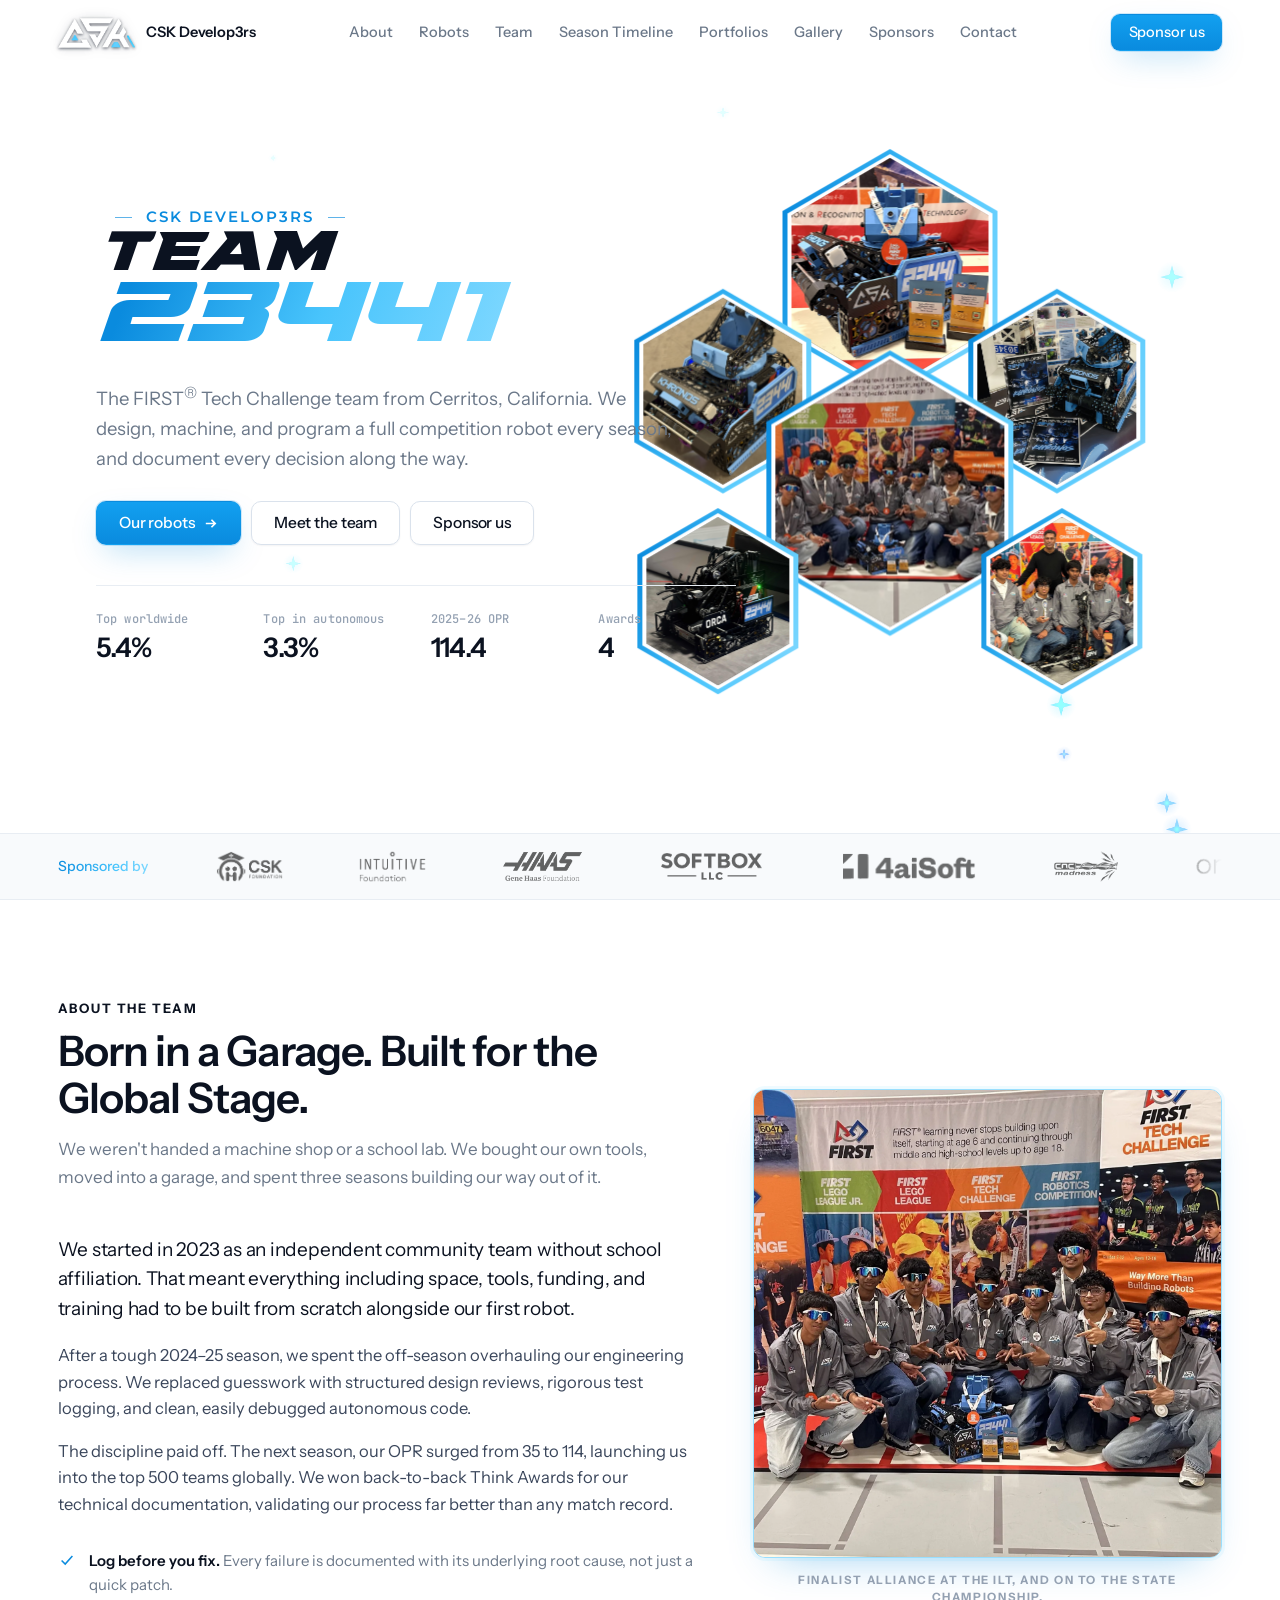
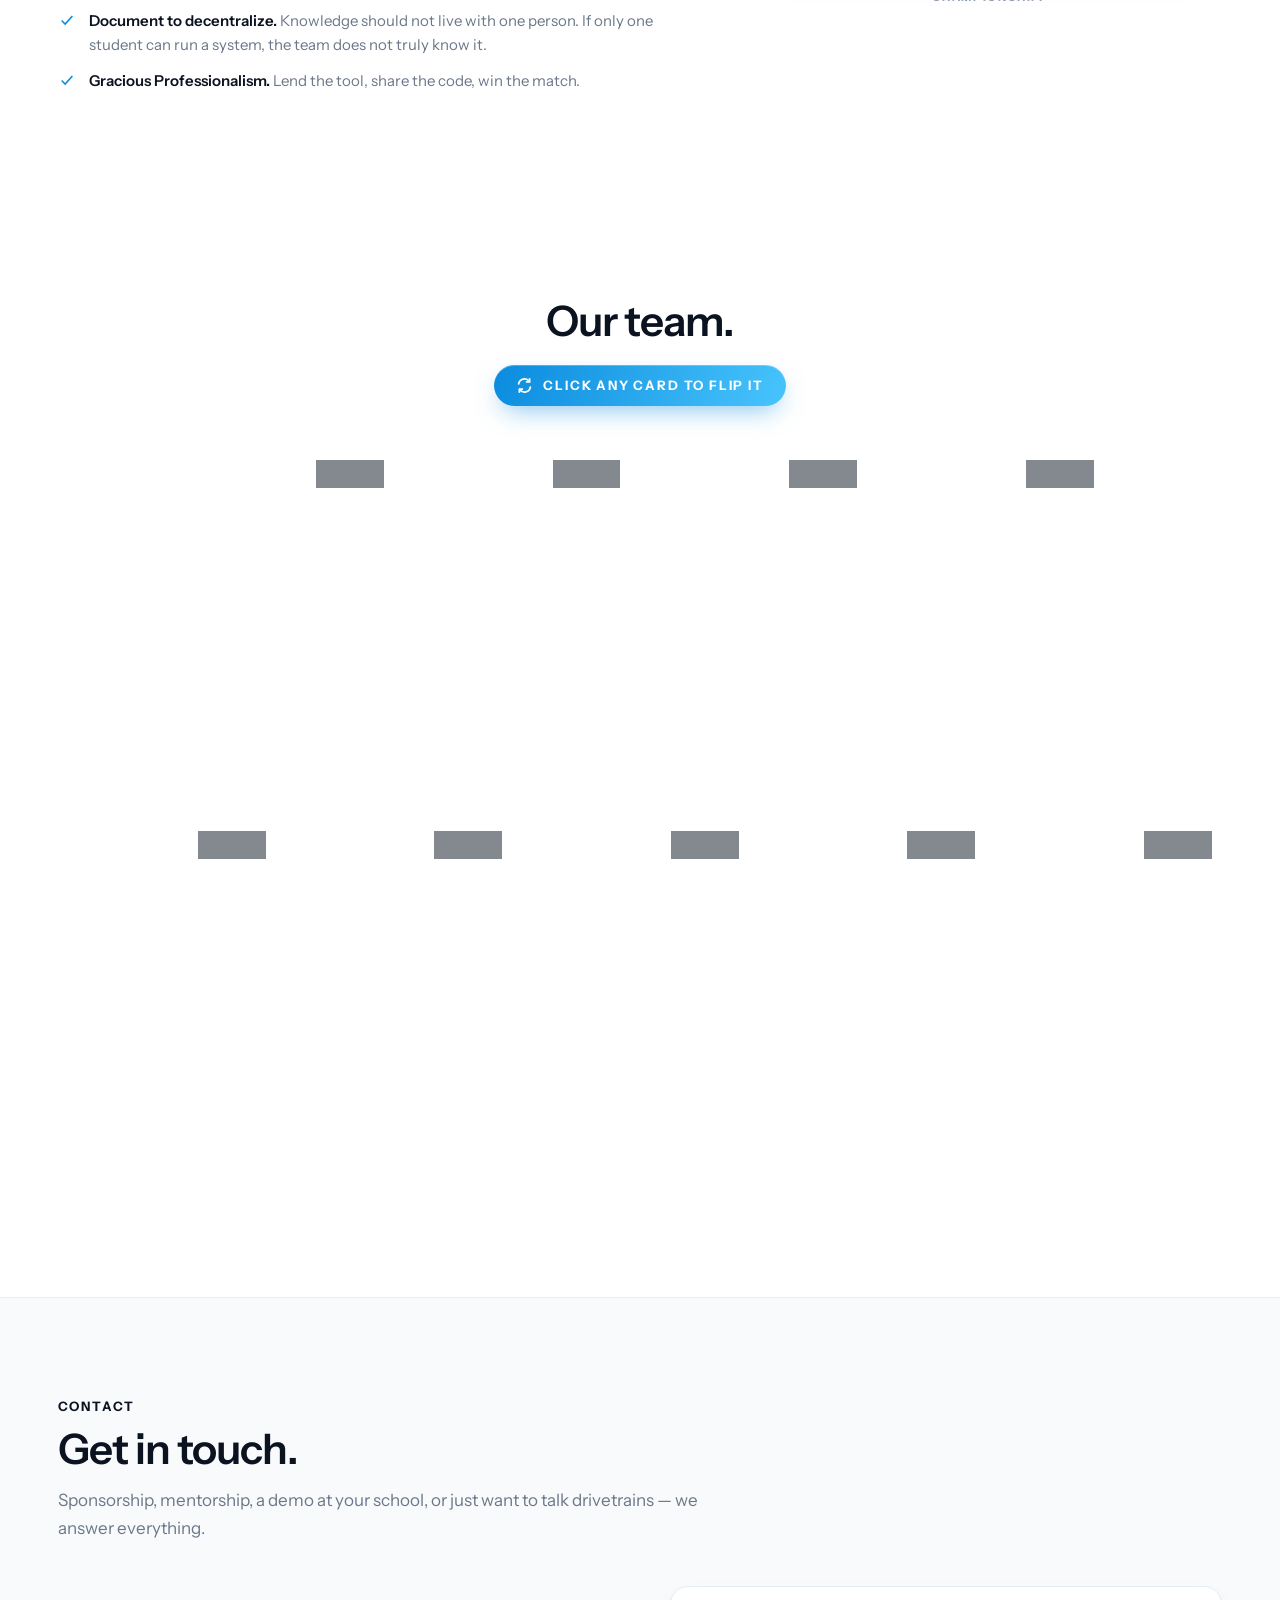
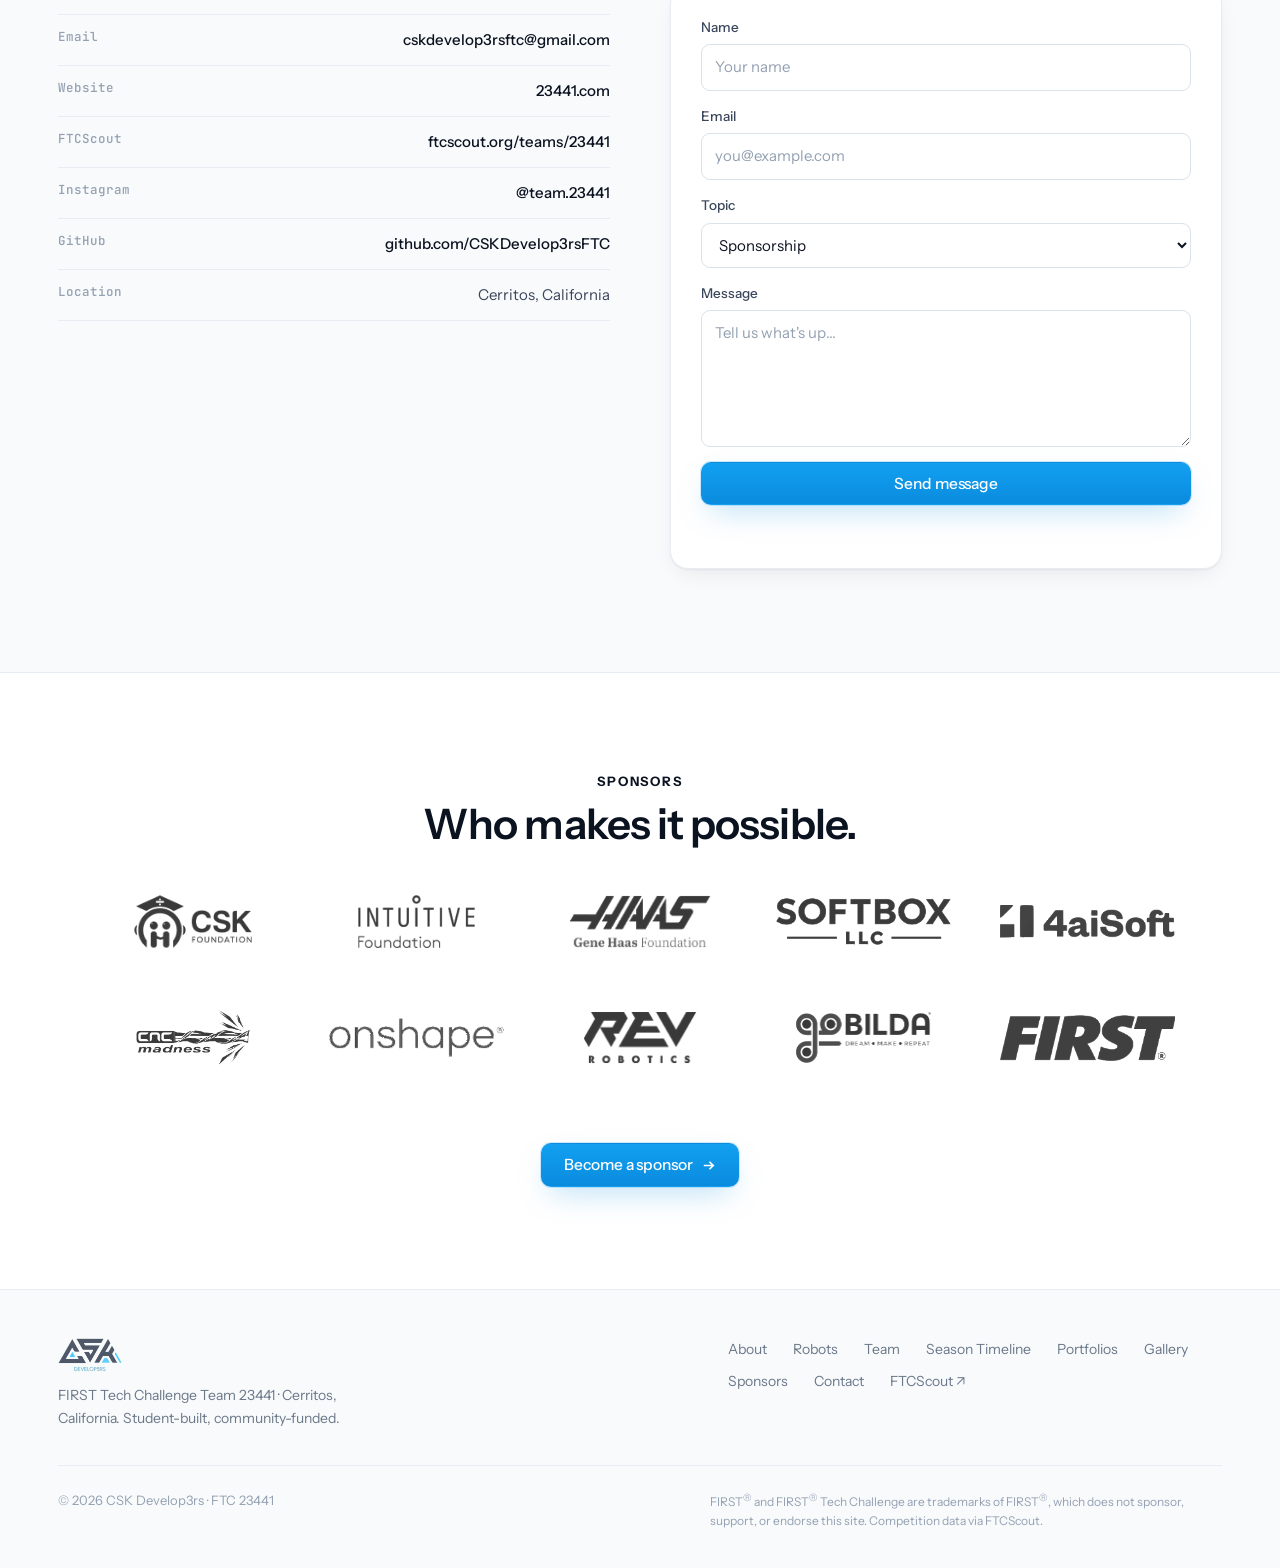
==== index.html @ 240bd1b2 "CSK Develop3rs website — initial publish Static site for FTC Team 23441: home, robots (interactive C" ====
<!DOCTYPE html>
<html lang="en">
<head>
<meta charset="utf-8">
<meta name="viewport" content="width=device-width, initial-scale=1">

<title>CSK Develop3rs · FTC Team 23441</title>
<meta name="description" content="CSK Develop3rs — FIRST Tech Challenge Team 23441 from Cerritos, California. Think Award winners at the LA Championship. Student-built competition robotics.">
<meta name="theme-color" content="#ffffff">
<meta property="og:title" content="CSK Develop3rs · FTC Team 23441">
<meta property="og:description" content="FIRST Tech Challenge Team 23441 from Cerritos, CA. Think Award winners at the Los Angeles Championship.">
<meta property="og:type" content="website">
<meta property="og:image" content="assets/logo.png">

<link rel="icon" href="data:image/svg+xml,<svg xmlns='http://www.w3.org/2000/svg' viewBox='0 0 32 32'><rect width='32' height='32' rx='7' fill='%230F1722'/><path d='M16 7l8 14H8z' fill='none' stroke='%2348C4FC' stroke-width='2.4' stroke-linejoin='round'/></svg>">

<link rel="preconnect" href="https://fonts.googleapis.com">
<link rel="preconnect" href="https://fonts.gstatic.com" crossorigin>
<link href="https://fonts.googleapis.com/css2?family=Instrument+Sans:wght@400;500;600;700&family=Montserrat:wght@400;500;600;700&family=JetBrains+Mono:wght@400;500;600&display=swap" rel="stylesheet">
<link rel="stylesheet" href="styles.css?v=105">
<noscript><style>[data-reveal]{opacity:1!important;transform:none!important}</style></noscript>
</head>
<body>

<a class="skip" href="#main">Skip to content</a>

<!-- ═══ HEADER ═════════════════════════════════════════════════ -->
<header class="hdr" id="hdr">
  <a class="brand" href="#home">
    <img class="brand__logo" src="assets/logo-mark.png" alt="CSK Develop3rs logo">
    <span class="brand__txt">
      <b>CSK Develop3rs</b>
    </span>
  </a>

  <nav class="nav" id="nav" aria-label="Primary">
    <a href="#about">About</a>
    <a href="robots.html">Robots</a>
    <a href="#team">Team</a>
    <a href="timeline.html">Season Timeline</a>
    <a href="portfolios.html">Portfolios</a>
    <a href="gallery.html">Gallery</a>
    <a href="#sponsors">Sponsors</a>
    <a href="#contact">Contact</a>
  </nav>

  <div class="hdr__cta">
    <a class="btn btn--primary" href="#contact">Sponsor us</a>
    <button class="burger" id="burger" aria-label="Open menu" aria-expanded="false" aria-controls="nav">
      <span></span><span></span><span></span>
    </button>
  </div>
</header>

<main id="main">

<!-- ═══ HERO ═══════════════════════════════════════════════════ -->
<section class="hero" id="home">
  <canvas class="sparks" id="sparks" aria-hidden="true"></canvas>

  <div class="hero__in">
    <div>
      <span class="hero__kicker r" style="--d:0ms">CSK Develop3rs</span>

      <h1 class="hero__name r" style="--d:70ms" aria-label="Team 23441">
        <span aria-hidden="true"><i>T</i><i>E</i><i>A</i><i>M</i></span>
        <span class="grad" aria-hidden="true">23441</span>
      </h1>

      <p class="hero__sub r" style="--d:150ms">
        The FIRST<sup>®</sup> Tech Challenge team from Cerritos, California.
        We design, machine, and program a full competition robot every season,
        and document every decision along the way.
      </p>

      <div class="hero__acts r" style="--d:220ms">
        <a class="btn btn--primary btn--lg" href="robots.html">
          Our robots
          <svg viewBox="0 0 16 16" fill="none" stroke="currentColor" stroke-width="1.8" aria-hidden="true"><path d="M3 8h10M9 4l4 4-4 4"/></svg>
        </a>
        <a class="btn btn--ghost btn--lg" href="#team">Meet the team</a>
        <a class="btn btn--ghost btn--lg" href="#contact">Sponsor us</a>
      </div>

      <!-- FTCScout, 2025-26: OPR #455 and auto #280 of 8,360 teams -->
      <dl class="hero__stats r" style="--d:300ms">
        <div class="hstat">
          <dt>Top worldwide</dt>
          <dd><span data-count="5.4">5.4</span>%</dd>
        </div>
        <div class="hstat">
          <dt>Top in autonomous</dt>
          <dd><span data-count="3.3">3.3</span>%</dd>
        </div>
        <div class="hstat">
          <dt>2025–26 OPR</dt>
          <dd><span data-count="114.4">114.4</span></dd>
        </div>
        <div class="hstat">
          <dt>Awards</dt>
          <dd><span data-count="4">4</span></dd>
        </div>
      </dl>
    </div>

  </div>

    <!-- ── hexagon photo cluster ── -->
    <div class="hexes" id="hexes" aria-label="Team photos"></div>
</section>

<!-- ═══ SPONSOR TICKER ══════════════════════════════════════════ -->
<div class="ticker" id="ticker">
  <span class="ticker__label">Sponsored by</span>
  <div class="ticker__win">
    <div class="ticker__track" id="ticker-track"><!-- rendered from script.js --></div>
  </div>
</div>

<!-- ═══ ABOUT ══════════════════════════════════════════════════ -->
<section class="sec" id="about">
  <div class="wrap">
    <!-- Heading lives in the left column so the photo centres on the whole block. -->
    <div class="split split--about">
      <div>
      <header class="sec__head" data-reveal>
        <span class="sec__eyebrow">About the team</span>
        <h2 class="sec__title">Born in a Garage. Built for the Global Stage.</h2>
        <p class="sec__sub">
          We weren't handed a machine shop or a school lab. We bought our own
          tools, moved into a garage, and spent three seasons building our way
          out of it.
        </p>
      </header>

      <div class="prose" data-reveal>
        <p class="lead">
          We started in 2023 as an independent community team without school
          affiliation. That meant everything including space, tools, funding,
          and training had to be built from scratch alongside our first robot.
        </p>
        <p>
          After a tough 2024–25 season, we spent the off-season overhauling our
          engineering process. We replaced guesswork with structured design
          reviews, rigorous test logging, and clean, easily debugged autonomous
          code.
        </p>
        <p>
          The discipline paid off. The next season, our OPR surged from 35 to
          114, launching us into the top 500 teams globally. We won back-to-back
          Think Awards for our technical documentation, validating our process
          far better than any match record.
        </p>

        <ul class="values">
          <li>
            <svg viewBox="0 0 20 20" fill="none" stroke="currentColor" stroke-width="1.7" aria-hidden="true"><path d="M4 10.5l4 4 8-9"/></svg>
            <span><b>Log before you fix.</b> Every failure is documented with its underlying root cause, not just a quick patch.</span>
          </li>
          <li>
            <svg viewBox="0 0 20 20" fill="none" stroke="currentColor" stroke-width="1.7" aria-hidden="true"><path d="M4 10.5l4 4 8-9"/></svg>
            <span><b>Document to decentralize.</b> Knowledge should not live with one person. If only one student can run a system, the team does not truly know it.</span>
          </li>
          <li>
            <svg viewBox="0 0 20 20" fill="none" stroke="currentColor" stroke-width="1.7" aria-hidden="true"><path d="M4 10.5l4 4 8-9"/></svg>
            <span><b>Gracious Professionalism.</b> Lend the tool, share the code, win the match.</span>
          </li>
        </ul>
      </div>
      </div>

      <figure class="about-photo" data-reveal>
        <img src="assets/about/ilt-finalists.webp" alt="CSK Develop3rs with KHRONOS and their awards after the Palmdale ILT" width="1400" height="1400" loading="lazy">
        <figcaption>Finalist Alliance at the ILT, and on to the State Championship.</figcaption>
      </figure>
    </div>
  </div>
</section>

<!-- ═══ TEAM ═══════════════════════════════════════════════════ -->
<section class="sec" id="team">
  <div class="wrap">
    <header class="sec__head sec__head--mid" data-reveal>
      <h2 class="sec__title">Our team.</h2>
      <p class="flip-hint">
        <svg viewBox="0 0 16 16" fill="none" stroke="currentColor" stroke-width="1.7" stroke-linecap="round" stroke-linejoin="round" aria-hidden="true"><path d="M2.5 6.5a5.5 5.5 0 0 1 10-2.2M13.5 9.5a5.5 5.5 0 0 1-10 2.2"/><path d="M12.8 1.8v2.8H10M3.2 14.2v-2.8H6"/></svg>
        <span class="flip-hint__mouse">Click any card to flip it</span><span class="flip-hint__touch">Tap any card to flip it</span>
      </p>
    </header>
    <div class="roster" id="roster"><!-- rendered from script.js --></div>
  </div>
</section>

<!-- ═══ CONTACT ════════════════════════════════════════════════ -->
<section class="sec sec--soft" id="contact">
  <div class="wrap">
    <header class="sec__head" data-reveal>
      <span class="sec__eyebrow">Contact</span>
      <h2 class="sec__title">Get in touch.</h2>
      <p class="sec__sub">
        Sponsorship, mentorship, a demo at your school, or just want to talk
        drivetrains — we answer everything.
      </p>
    </header>

    <div class="contact">
      <div data-reveal>
        <ul class="chan">
          <!-- TODO: fill in real handles -->
          <li><span>Email</span><a href="mailto:cskdevelop3rsftc@gmail.com">cskdevelop3rsftc@gmail.com</a></li>
          <li><span>Website</span><a href="https://23441.com" target="_blank" rel="noopener">23441.com</a></li>
          <li><span>FTCScout</span><a href="https://ftcscout.org/teams/23441" target="_blank" rel="noopener">ftcscout.org/teams/23441</a></li>
          <li><span>Instagram</span><a href="https://www.instagram.com/team.23441/" target="_blank" rel="noopener">@team.23441</a></li>
          <li><span>GitHub</span><a href="https://github.com/CSKDevelop3rsFTC" target="_blank" rel="noopener">github.com/CSKDevelop3rsFTC</a></li>
          <li><span>Location</span><span>Cerritos, California</span></li>
        </ul>
      </div>

      <form class="form" id="form" data-reveal novalidate>
        <div class="field">
          <label for="f-name">Name</label>
          <input id="f-name" name="name" type="text" required autocomplete="name" placeholder="Your name">
        </div>
        <div class="field">
          <label for="f-email">Email</label>
          <input id="f-email" name="email" type="email" required autocomplete="email" placeholder="you@example.com">
        </div>
        <div class="field">
          <label for="f-topic">Topic</label>
          <select id="f-topic" name="topic">
            <option>Sponsorship</option>
            <option>Mentorship / rookie team help</option>
            <option>Demo or outreach request</option>
            <option>Media / press</option>
            <option>Something else</option>
          </select>
        </div>
        <div class="field">
          <label for="f-msg">Message</label>
          <textarea id="f-msg" name="message" rows="5" required placeholder="Tell us what's up…"></textarea>
        </div>
        <button class="btn btn--primary btn--full btn--lg" type="submit">Send message</button>
        <p class="form__note" id="form-note" role="status"></p>
      </form>
    </div>
  </div>
</section>

<!-- ═══ SPONSORS ═══════════════════════════════════════════════ -->
<section class="sec" id="sponsors">
  <div class="wrap">
    <header class="sec__head sec__head--mid" data-reveal>
      <span class="sec__eyebrow">Sponsors</span>
      <h2 class="sec__title">Who makes it possible.</h2>
    </header>

    <div class="wall" id="tiers"><!-- rendered from script.js --></div>

    <div class="wall__cta" data-reveal>
      <a class="btn btn--primary btn--lg" href="#contact">
        Become a sponsor
        <svg viewBox="0 0 16 16" fill="none" stroke="currentColor" stroke-width="1.8" aria-hidden="true"><path d="M3 8h10M9 4l4 4-4 4"/></svg>
      </a>
    </div>
  </div>
</section>

</main>

<!-- ═══ FOOTER ═════════════════════════════════════════════════ -->
<footer class="foot">
  <div class="wrap foot__in">
    <div class="foot__brand">
      <img class="foot__logo" src="assets/logo-dark.png" alt="CSK Develop3rs">
      <p>FIRST Tech Challenge Team 23441 · Cerritos, California. Student-built, community-funded.</p>
    </div>
    <nav class="foot__nav" aria-label="Footer">
      <a href="#about">About</a><a href="robots.html">Robots</a><a href="#team">Team</a><a href="timeline.html">Season Timeline</a>
      <a href="portfolios.html">Portfolios</a><a href="gallery.html">Gallery</a><a href="#sponsors">Sponsors</a><a href="#contact">Contact</a>
      <a href="https://ftcscout.org/teams/23441" target="_blank" rel="noopener">FTCScout ↗</a>
    </nav>
    <p class="foot__legal">
      <span>© <span id="year">2026</span> CSK Develop3rs · FTC 23441</span>
      <small>
        FIRST<sup>®</sup> and FIRST<sup>®</sup> Tech Challenge are trademarks of FIRST<sup>®</sup>,
        which does not sponsor, support, or endorse this site. Competition data via FTCScout.
      </small>
    </p>
  </div>
</footer>

<script src="script.js?v=105"></script>
</body>
</html>
---- styles.css ----
﻿/* ══════════════════════════════════════════════════════════════════
   CSK DEVELOP3RS · FTC 23441
   Theme: Linear-inspired — white surfaces, fine borders, soft blue
   light. Brand cyan #48C4FC is sampled from the team logo.
   Change colors + type in :root; everything else follows.
   ══════════════════════════════════════════════════════════════════ */

:root{
  /* Light only. This also keeps form controls, scrollbars and the
     browser UI light for visitors whose OS is set to dark. */
  color-scheme: light;

  /* ── surfaces ── */
  --bg:        #FFFFFF;
  --bg-soft:   #F8FAFC;
  --bg-sunk:   #F1F5F9;
  --card:      #FFFFFF;

  /* ── lines ── */
  --line:      #E8EDF3;
  --line-2:    #DAE2EC;
  --line-3:    #C6D2E0;

  /* ── ink ── */
  --ink:       #0B1220;
  --ink-2:     #3A465B;
  --ink-3:     #6B7889;
  --ink-4:     #94A1B2;

  /* ── brand ── */
  --brand:     #48C4FC;   /* logo cyan — glows, highlights */
  --brand-2:   #0A8BDE;   /* readable on white */
  --brand-3:   #0668AC;   /* hover / pressed */
  --brand-ink: #044A7D;
  --tint:      #EBF7FE;
  --tint-2:    #D8EFFD;

  --ok:        #0E9F6E;
  --warn:      #C2410C;

  /* ── type ── */
  --sans:    'Instrument Sans', ui-sans-serif, system-ui, sans-serif;
  --display: 'Supercharge Expanded', 'Instrument Sans', system-ui, sans-serif;
  --mono:    'JetBrains Mono', ui-monospace, monospace;

  /* ── metrics ── */
  --pad:  clamp(20px, 4.5vw, 76px);
  --maxw: 1440px;
  --r:    12px;
  --r-lg: 18px;
  --ease: cubic-bezier(.21,.6,.35,1);

  /* ticker geometry — the hero subtracts this so the bar lands inside
     the first screen instead of below the fold */
  --tk-logo: 46px;
  --tk-pad:  26px;
  --tk-h:    calc(var(--tk-logo) + var(--tk-pad) * 2 + 2px);

  --shadow-sm: 0 1px 2px rgba(11,18,32,.05);
  --shadow:    0 1px 2px rgba(11,18,32,.05), 0 8px 24px -8px rgba(11,18,32,.10);
  --shadow-lg: 0 1px 2px rgba(11,18,32,.05), 0 24px 60px -18px rgba(11,18,32,.18);
  --glow:      0 0 0 1px rgba(10,139,222,.18), 0 12px 32px -10px rgba(10,139,222,.35);
}

/* Self-hosted display face. woff2 first (16 KB) with woff as fallback for
   older browsers; swap so text is readable while it loads. */
@font-face{
  font-family:'Supercharge Expanded';
  src:url('assets/fonts/supercharge-expanded.woff2?v=3') format('woff2'),
      url('assets/fonts/supercharge-expanded.woff?v=3')  format('woff');
  font-weight:400; font-style:normal; font-display:swap;
}

*,*::before,*::after{ box-sizing:border-box; }
html{ scroll-behavior:smooth; scroll-padding-top:84px; -webkit-text-size-adjust:100%; }

body{
  margin:0; background:var(--bg); color:var(--ink-2);
  font-family:var(--sans); font-size:16.5px; line-height:1.6; font-weight:400;
  -webkit-font-smoothing:antialiased; overflow-x:hidden;
}
body.is-locked{ overflow:hidden; }

/* ══ SPONSOR TICKER ══════════════════════════════════════════════
   Full-bleed marquee under the hero. The loop is seamless because the
   track holds exactly two identical halves and slides by -50%, landing
   on the start of the second half. Spacing lives on the items rather
   than as a flex `gap`, since a gap between halves would make that
   -50% land slightly off and show a jump.
   Item count and speed are set by renderTicker() in script.js. */
.ticker{
  display:flex; align-items:center; gap:30px;
  padding:var(--tk-pad) var(--pad);
  border-block:1px solid var(--line); background:var(--bg-soft);
}
/* same face and weight as the nav links, so the two read as one system,
   painted with the hero's gradient. line-height has a little room in it
   because background-clip:text paints only inside the box — a tight one
   clips descenders. */
.ticker__label{
  flex:none; font:500 var(--tk-label,14px)/1.25 var(--sans);
  background:linear-gradient(100deg,var(--brand-2) 0%,var(--brand) 62%,#7FD8FF 100%);
  -webkit-background-clip:text; background-clip:text; color:transparent;
}
/* the window clips, and fades the ends so items dissolve rather than
   getting sliced off at the edge */
.ticker__win{
  flex:1 1 auto; min-width:0; overflow:hidden;
  -webkit-mask-image:linear-gradient(90deg, transparent, #000 var(--tk-fade,5%),
                     #000 calc(100% - var(--tk-fade,5%)), transparent);
          mask-image:linear-gradient(90deg, transparent, #000 var(--tk-fade,5%),
                     #000 calc(100% - var(--tk-fade,5%)), transparent);
}
.ticker__track{
  display:flex; align-items:center; width:max-content;
  animation:tickerRun var(--tk-dur, 40s) linear infinite;
  will-change:transform;
}
@keyframes tickerRun{ from{ transform:translate3d(0,0,0); } to{ transform:translate3d(-50%,0,0); } }
.ticker:hover .ticker__track{ animation-play-state:paused; }

/* A fixed row height keeps the bar steady no matter how each logo is
   proportioned — the image fits inside it rather than setting it. */
.ticker__item{
  flex:none; display:flex; align-items:center; justify-content:center;
  height:var(--tk-logo);
  padding-inline:calc(var(--tk-gap, 72px) / 2);
  text-decoration:none; white-space:nowrap;
  font-size:16px; font-weight:600; letter-spacing:-.01em;
  color:var(--ink-3); transition:color .2s var(--ease);
}
.ticker__item:hover{ color:var(--brand-2); }
/* The logos are black-on-transparent, sliced from the sheet by
   tools/slice_sponsors.py. No colour to restore, so hover lifts opacity
   rather than dropping a greyscale filter. */
.ticker__item img{
  max-height:100%; width:auto; object-fit:contain;
  opacity:var(--tk-alpha,.68); transition:opacity .2s var(--ease);
}
.ticker__item:hover img{ opacity:1; }

@media(max-width:600px){
  .ticker{ gap:0; flex-direction:column; align-items:flex-start;
           padding:18px 0; --tk-logo:34px; }
  .ticker__label{ padding-inline:var(--pad); margin-bottom:14px; }
  .ticker__win{ width:100%; }
}
/* a scrolling bar is exactly what this setting is for */
@media(prefers-reduced-motion:reduce){
  .ticker__track{ animation:none; }
}

img{ max-width:100%; display:block; }
a{ color:inherit; }
::selection{ background:var(--tint-2); color:var(--brand-ink); }

h1,h2,h3,h4{ color:var(--ink); font-weight:600; letter-spacing:-.022em; line-height:1.12; margin:0; }

.skip{
  position:absolute; left:-9999px; top:10px; z-index:200;
  background:var(--ink); color:#fff; padding:10px 16px; border-radius:8px;
  font:500 13px/1 var(--sans);
}
.skip:focus{ left:12px; }
:where(a,button,input,textarea,select,model-viewer):focus-visible{
  outline:2px solid var(--brand-2); outline-offset:2px; border-radius:6px;
}

.wrap{ width:100%; max-width:var(--maxw); margin-inline:auto; padding-inline:var(--pad); }

/* ══ HEADER ══════════════════════════════════════════════════════ */
.hdr{
  position:fixed; inset:0 0 auto; z-index:100;
  display:flex; align-items:center; justify-content:space-between; gap:20px;
  padding:14px var(--pad);
  transition:background .3s var(--ease), border-color .3s, box-shadow .3s;
  border-bottom:1px solid transparent;
}
.hdr.is-stuck{
  background:rgba(255,255,255,.78); backdrop-filter:blur(16px) saturate(1.6);
  border-bottom-color:var(--line); box-shadow:0 1px 3px rgba(11,18,32,.03);
}
.brand{ display:flex; align-items:center; gap:11px; text-decoration:none; flex:none; }
.brand img{ height:30px; width:auto; }
/* The real logo is white artwork on a white page, so a tight dark shadow
   traces its edges to make the shape read, with a faint ambient glow
   behind it — the artwork stays untouched rather than being recoloured.
   Values come from LOGO in script.js; adjust live with ?logo=1. */
.brand__logo{ height:var(--lg-size, 30px); width:auto; filter:var(--lg-filter, none); }
.brand__txt{ display:flex; flex-direction:column; line-height:1.05; }
.brand__txt b{ font-size:14.5px; font-weight:600; color:var(--ink); letter-spacing:-.01em; }
.brand__txt span{ font:500 11px/1.3 var(--mono); color:var(--ink-4); letter-spacing:.02em; }
@media(max-width:420px){ .brand__txt{ display:none; } }

.nav{ display:none; align-items:center; gap:2px; }
.nav a{
  text-decoration:none; padding:7px 12px; border-radius:8px; white-space:nowrap;
  font-size:14.5px; font-weight:500; color:var(--ink-3);
  transition:color .2s, background .2s;
}
.nav a:hover{ color:var(--ink); background:var(--bg-sunk); }
.nav a.is-active{ color:var(--ink); }
/* Eight links: full nav from 1120px, a little tighter until there's room. */
@media(min-width:1120px){ .nav{ display:flex; } }
@media(min-width:1120px) and (max-width:1279px){ .nav a{ padding:7px 9px; font-size:14px; } }

.hdr__cta{ display:flex; align-items:center; gap:9px; flex:none; }
.burger{
  width:38px; height:38px; display:grid; place-content:center; gap:5px;
  background:var(--card); border:1px solid var(--line-2); border-radius:9px; cursor:pointer;
}
.burger span{ width:16px; height:1.5px; background:var(--ink); border-radius:2px; transition:.3s var(--ease); }
.burger[aria-expanded="true"] span:nth-child(1){ transform:translateY(6.5px) rotate(45deg); }
.burger[aria-expanded="true"] span:nth-child(2){ opacity:0; }
.burger[aria-expanded="true"] span:nth-child(3){ transform:translateY(-6.5px) rotate(-45deg); }
@media(min-width:1120px){ .burger{ display:none; } }

@media(max-width:1119px){
  .nav{
    position:fixed; inset:64px 12px auto; display:flex; flex-direction:column;
    align-items:stretch; gap:2px; padding:10px; border-radius:var(--r-lg);
    background:rgba(255,255,255,.96); backdrop-filter:blur(20px);
    border:1px solid var(--line-2); box-shadow:var(--shadow-lg);
    opacity:0; transform:translateY(-8px) scale(.985); pointer-events:none;
    transition:.28s var(--ease);
  }
  .nav.is-open{ opacity:1; transform:none; pointer-events:auto; }
  .nav a{ padding:11px 14px; font-size:16px; }
}

/* ══ BUTTONS ═════════════════════════════════════════════════════ */
.btn{
  display:inline-flex; align-items:center; justify-content:center; gap:8px;
  text-decoration:none; cursor:pointer; white-space:nowrap;
  padding:10px 17px; border-radius:9px; border:1px solid transparent;
  font:500 14.5px/1 var(--sans); letter-spacing:-.008em;
  transition:.22s var(--ease);
}
.btn svg{ width:15px; height:15px; transition:transform .22s var(--ease); }
.btn:hover svg{ transform:translateX(3px); }
.btn--primary{
  background:linear-gradient(180deg,#12A0F0,var(--brand-2));
  color:#fff; box-shadow:var(--glow);
}
.btn--primary:hover{ background:linear-gradient(180deg,#0E93E4,var(--brand-3)); }
.btn--ghost{ background:var(--card); border-color:var(--line-2); color:var(--ink); box-shadow:var(--shadow-sm); }
.btn--ghost:hover{ border-color:var(--line-3); background:var(--bg-soft); }
.btn--quiet{ color:var(--ink-3); }
.btn--quiet:hover{ color:var(--ink); background:var(--bg-sunk); }
.btn--lg{ padding:13px 22px; font-size:15.5px; border-radius:10px; }
.btn--full{ width:100%; }

/* ══ SHARED BITS ═════════════════════════════════════════════════ */
.pill{
  display:inline-flex; align-items:center; gap:7px;
  padding:5px 11px 5px 8px; border-radius:100px;
  background:var(--card); border:1px solid var(--line-2); box-shadow:var(--shadow-sm);
  font:500 12.5px/1 var(--sans); color:var(--ink-3); letter-spacing:-.005em;
}
.pill b{ color:var(--brand-2); font-weight:600; }
.pill .dot{
  width:6px; height:6px; border-radius:50%; background:var(--brand);
  box-shadow:0 0 0 3px rgba(72,196,252,.22);
}

.sec{ padding:clamp(64px,8vw,110px) 0; position:relative; }
.sec--soft{ background:var(--bg-soft); border-block:1px solid var(--line); }
/* First section of a sub-page (robots.html) — clears the fixed header. */
.sec--page{ padding-top:calc(64px + clamp(20px,3vw,36px)); border-top:0; }
.sec__head{ max-width:660px; margin-bottom:44px; }
.sec__head--mid{ margin-inline:auto; text-align:center; }
/* Small section label — bold black sans, with an optional grey suffix
   (e.g. the season years) in a nested <span>. */
.sec__eyebrow{
  display:block; margin-bottom:13px;
  font:700 13px/1 var(--sans); letter-spacing:.14em; text-transform:uppercase; color:var(--ink);
}
.sec__eyebrow span{ margin-left:8px; font-weight:500; letter-spacing:.06em; color:var(--ink-4); }
.sec__title{ font-size:clamp(28px,4vw,42px); }
/* Same face and gradient as the hero "23441". Slanted face: pad the box so
   the last glyph's tail gets painted, then cancel it in margin. */
.sec__title--display{
  display:inline-block; font-size:clamp(36px,5.2vw,58px);
  font-family:var(--display); font-weight:400; text-transform:uppercase;
  letter-spacing:0; line-height:1;
  padding:0 .22em .16em 0; margin:0 -.22em -.16em 0;
  background:linear-gradient(112deg,var(--brand-2) 8%,var(--brand) 52%,#7FD8FF 96%);
  -webkit-background-clip:text; background-clip:text; color:transparent;
}
/* Section banner, e.g. "OUR ROBOTS" — the loudest thing below the hero. */
.bigtitle{
  margin:0 0 var(--bt-gap, 60px); padding-bottom:clamp(18px,2.4vw,28px);
  border-bottom:1px solid var(--line); text-align:center;
  font:400 var(--bt-size, min(87px, 11vw))/.9 var(--display);
  letter-spacing:var(--bt-track, -4px); text-transform:uppercase; color:var(--ink);
}
.bigtitle span{
  display:inline-block; padding:0 .22em .16em 0; margin:0 -.22em -.16em 0;
  background:linear-gradient(112deg,var(--brand-2) 8%,var(--brand) 52%,#7FD8FF 96%);
  -webkit-background-clip:text; background-clip:text; color:transparent;
}
/* Robots page banner: big title and jump links. The hairline moves from
   the title to the bottom of the whole block. */
.pagehead{
  margin-bottom:var(--bt-gap, 60px); padding-bottom:clamp(24px,3vw,36px);
  border-bottom:1px solid var(--line); text-align:center;
}
.pagehead .bigtitle{ margin:0; padding:0; border:0; }
.jump{ display:flex; flex-wrap:wrap; justify-content:center; gap:10px; margin-top:26px; }
.jump a{
  display:inline-flex; align-items:center; gap:10px; padding:10px 16px; text-decoration:none;
  border:1px solid var(--line); border-radius:999px; background:#fff; box-shadow:var(--shadow-sm);
  transition:border-color .25s var(--ease), transform .25s var(--ease), box-shadow .25s var(--ease);
}
/* Same pairing as .sec__eyebrow: bold name, lighter grey suffix. */
.jump b{ font:700 13px/1 var(--sans); letter-spacing:.14em; text-transform:uppercase; color:var(--ink); transition:color .25s; }
.jump span{ font:500 12px/1 var(--sans); letter-spacing:.06em; text-transform:uppercase; color:var(--ink-4); }
.jump a:hover, .jump a:focus-visible{ border-color:var(--brand); box-shadow:var(--shadow); transform:translateY(-1px); }
.jump a:hover b, .jump a:focus-visible b{ color:var(--brand-2); }
.sec__head[id]{ scroll-margin-top:96px; }
.sec__sub{ margin:14px 0 0; color:var(--ink-3); font-size:17px; }
.sec__note{ margin:-30px 0 30px; font:400 13px/1.5 var(--mono); color:var(--ink-4); }
.sec__note code{ color:var(--brand-2); background:var(--tint); padding:2px 6px; border-radius:5px; }

.card{
  background:var(--card); border:1px solid var(--line); border-radius:var(--r);
  padding:24px; box-shadow:var(--shadow-sm); transition:.28s var(--ease);
}
.card:hover{ border-color:var(--line-2); box-shadow:var(--shadow); transform:translateY(-2px); }

/* ══ HERO ════════════════════════════════════════════════════════ */
/* Top padding only needs to clear the fixed header (~66px) plus a little
   breathing room — 132px left an obvious dead band under the nav. */
/* The photo is position:absolute on desktop, so it contributes nothing to
   layout height — without an explicit min-height the hero collapses to the
   height of the text alone and reads as a thin strip. */
.hero{
  position:relative; overflow:hidden;
  min-height:clamp(600px, calc(100svh - var(--tk-h)), 1000px);
  display:flex; flex-direction:column; justify-content:center;
  padding:clamp(76px,8vh,90px) var(--pad) clamp(36px,4.5vw,60px);
}
@media(max-width:959px){
  /* stacked, so the photo is back in flow and sets its own height */
  .hero{ min-height:0; }
}
/* rising sparkles — drawn in script.js, behind the hexagons so the
   cluster stays the focus */
.sparks{
  position:absolute; inset:0; z-index:0; pointer-events:none;
  width:100%; height:100%;
}
.hero__in{
  position:relative; z-index:1;
  width:100%; max-width:var(--maxw); margin-inline:auto;
}
/* The copy block, not the container, is what gets narrowed. Sizing the
   container instead made it a grid whose single track the browser
   centred, pushing the text into the middle of the page. */
.hero__in > div{ max-width:min(700px, 50vw); }
/* nudged in from the page edge so the copy and the cluster sit closer to
   each other rather than being pushed out to opposite margins */
@media(min-width:960px){ .hero__in > div{ margin-left:clamp(0px, 3vw, 54px); } }
@media(max-width:959px){ .hero__in > div{ max-width:none; margin-left:0; } }

/* The team name is the title, ftc772-style: small programme label, then
   the name at display size on two lines. */
.hero__kicker{
  display:inline-flex; align-items:center; gap:var(--k-gap, 14px);
  margin-bottom:var(--k-mb, 16px);
  translate:var(--k-dx, 0px) var(--k-dy, 0px);
  font:600 var(--k-size, 13px)/1 'Montserrat', var(--sans);
  letter-spacing:var(--k-track, .3em); text-transform:uppercase;
  color:var(--brand-2);
}
/* the short rule on each side */
.hero__kicker::before, .hero__kicker::after{
  content:''; flex:1 1 auto; min-width:6px; height:var(--k-rule, 1px);
  background:currentColor; opacity:var(--k-alpha, .55);
}
/* letter-spacing adds a trailing gap after the last character, which
   would push the right-hand rule too far out */
.hero__kicker::after{ margin-left:calc(var(--k-track, .3em) * -1 + 2px); }
.hero__name{
  margin:0; font-family:var(--display); font-weight:400;
  font-size:clamp(46px, 7.6vw, 116px);
  font-kerning:normal; font-feature-settings:'kern' 1;
  line-height:1.0; letter-spacing:0; text-transform:uppercase;
}
/* The bolts are removed from the font itself by tools/declaw_font.py —
   CSS clipping couldn't do it, because each bolt's top edge runs along the
   baseline and survived the cut. */
.hero__name > span{ display:block; width:max-content; max-width:100%; line-height:.8; }
/* letters are individually spaced — see LETTERS in script.js, ?letters=1 */
.hero__name i{ font-style:normal; }
.hero__name i:nth-child(1){ margin-right:var(--l0, 0em); }
.hero__name i:nth-child(2){ margin-right:var(--l1, 0em); }
.hero__name i:nth-child(3){ margin-right:var(--l2, 0em); }
.hero__name i:nth-child(4){ margin-right:var(--l3, 0em); }
/* background-clip:text only paints inside the element's box. The face is
   slanted, so the last glyph's ink runs 0.185em past its advance width,
   and max-content sizes to advances only — the tail of the final digit
   fell outside and went unpainted. Same story below the baseline.
   Pad the box out, then cancel it in margin so layout is unaffected. */
.hero__name .grad{
  padding:0 .22em .16em 0;
  margin:0 -.22em -.16em 0;
}
.hero__name span:first-child{ font-size:.60em; }   /* "Team" reads smaller */

.hero h1 .grad, .hero__name .grad{
  background:linear-gradient(112deg,var(--brand-2) 8%,var(--brand) 52%,#7FD8FF 96%);
  -webkit-background-clip:text; background-clip:text; color:transparent;
}
.hero__sub{ margin:22px 0 0; max-width:48ch; font-size:clamp(16px,1.8vw,18.5px); color:var(--ink-3); }
.hero__acts{ display:flex; flex-wrap:wrap; gap:10px; margin-top:28px; }

.hero__stats{
  display:grid; grid-template-columns:repeat(2,1fr); gap:22px 30px; margin:40px 0 0;
  padding-top:26px; border-top:1px solid var(--line);
}
@media(min-width:560px){ .hero__stats{ grid-template-columns:repeat(4,1fr); } }
.hstat dt{ font:500 12px/1.3 var(--mono); color:var(--ink-4); letter-spacing:.01em; }
.hstat dd{
  margin:7px 0 0; font-size:clamp(22px,2.6vw,27px); font-weight:600;
  color:var(--ink); letter-spacing:-.028em; line-height:1;
}
/* the "/ 8,357" denominator, set smaller and lighter alongside the rank */
.hstat dd small{ font-size:.55em; font-weight:500; color:var(--ink-4); margin-left:3px; letter-spacing:0; }

/* ══ HEXAGON PHOTO CLUSTER ═══════════════════════════════════════
   Pointy-top hexagons in a honeycomb, each a gradient-bordered tile.
   The border is the wrapper's gradient showing through a 3px inset:
   wrapper and image share the same clip-path, the image just sits
   smaller inside it. */
:root{
  --hex: polygon(50% 0%, 100% 25%, 100% 75%, 50% 100%, 0% 75%, 0% 25%);
}
.hexes{
  position:relative; width:100%; aspect-ratio:1/1;
  max-height:min(88svh, 900px); margin-inline:auto;
}
@media(min-width:960px){
  .hexes{
    position:absolute; top:50%; right:calc(var(--pad) * var(--hx-x, 2.5));
    /* barely nudged down — enough to clear the fixed header, not so much
       that the lower hexagons crowd the sponsor bar */
    translate:0 calc(-50% + var(--hx-y, 4px));
    /* size only — no height-derived cap. The cluster is square, so a large
       value can outgrow the hero; .hero's overflow:hidden trims it rather
       than letting it push into the sponsor bar. */
    width:min(var(--hx-vw, 52vw), var(--hx-max, 720px));
    z-index:0;
  }
}
@media(max-width:959px){
  .hexes{ max-width:520px; margin-top:36px; }
}

.hex{
  position:absolute;
  width:var(--w); aspect-ratio:0.866;      /* pointy-top ratio */
  left:var(--x); top:var(--y); translate:-50% -50%;
  clip-path:var(--hex);
  background:linear-gradient(112deg, var(--brand-2) 8%, var(--brand) 52%, #7FD8FF 96%);
  padding:5px;                              /* thickness of the gradient ring */
  opacity:0; scale:.86;
  animation:hexIn .9s var(--ease) forwards, hexFloat var(--dur, 7s) ease-in-out infinite;
  animation-delay:var(--d, 0ms), calc(var(--d, 0ms) + .9s);
  /* parallax rides on transform — a compositor property, so it never
     triggers layout the way the old margin-based version did */
  transform:translate3d(calc(var(--mx, 0) * var(--depth, 1) * 26px),
                        calc(var(--my, 0) * var(--depth, 1) * 26px), 0);
  will-change:transform, translate;
}
/* white ring between the gradient and the photo */
.hex__ring{
  position:relative; width:100%; height:100%; overflow:hidden;
  clip-path:var(--hex); background:#fff; padding:4px;
}
.hex__inner{
  position:relative; width:100%; height:100%; overflow:hidden;
  clip-path:var(--hex);
}
/* Blurred copy of the same photo fills the hexagon behind the real one,
   so "show the whole image" doesn't leave empty wedges at the points. */
.hex__inner::before{
  content:''; position:absolute; inset:-12%;
  background-image:var(--src); background-size:cover; background-position:center;
  filter:blur(16px) saturate(1.15) brightness(.72);
  transform:scale(1.1);
}
/* contain, not cover — at zoom 1 the entire frame is visible and you
   zoom IN from there, rather than starting already cropped */
.hex__inner > img{
  position:absolute; left:50%; top:50%; z-index:1;
  width:calc(100% * var(--iz, 1)); height:calc(100% * var(--iz, 1));
  max-width:none; object-fit:contain; display:block;
  translate:calc(-50% + var(--ix, 0%)) calc(-50% + var(--iy, 0%));
  transition:filter .45s var(--ease), scale .6s var(--ease);
}
.hex__inner > .hex__ph{ position:relative; z-index:1; }
.hex:hover .hex__inner > img{ filter:saturate(1.15) brightness(1.06); scale:1.04; }

/* empty slot until a photo is dropped in */
.hex__ph{
  display:grid; place-content:center; gap:4px; text-align:center;
  width:100%; height:100%;
  background:linear-gradient(150deg, var(--bg-sunk), var(--card));
  color:var(--ink-4); font:500 11px/1.4 var(--mono); padding:10px;
}
.hex__ph b{ font-size:15px; color:var(--ink-3); }

/* tuner: highlight the tile being edited */
body.hex-tune .hex{ cursor:grab; }
body.hex-tune .hex:active{ cursor:grabbing; }
/* Marks the tile being edited without touching its gradient — recolouring
   the ring made one hexagon look like it had the wrong palette. */
body.hex-tune .hex.is-sel{ filter:drop-shadow(0 0 9px rgba(255,154,61,.95)); }

@keyframes hexIn{ to{ opacity:1; scale:1; } }
@keyframes hexFloat{
  0%,100%{ translate:-50% -50%; }
  50%    { translate:-50% calc(-50% - var(--lift, 10px)); }
}

/* pointer parallax — smoothed by script.js */
.hexes{ --mx:0; --my:0; }

@media(prefers-reduced-motion:reduce){
  .hex{ animation:hexIn .01s forwards; opacity:1; scale:1; transform:none; }
}

/* ── 3D stage (now in the Robot section) ──
   No card, no border, no labels — the robot floats on the page. A soft
   radial wash sits behind it purely to lift it off the background. */
.stage{
  position:relative;
  background:radial-gradient(58% 50% at 50% 46%, rgba(72,196,252,.10), transparent 72%);
}
/* model-viewer's own shadow DOM sets `:host{height:150px}`. A definite
   height beats an aspect-ratio, so the canvas has to be sized explicitly
   or it silently collapses to 150px. */
.stage model-viewer{
  display:block; width:100%; height:var(--cad-h);
  background:transparent; --poster-color:transparent; cursor:grab;
}
.stage model-viewer:active{ cursor:grabbing; }

/* Layout knobs — tune live with ?layout=1, then bake the numbers here. */
.stage{
  --cad-h:min(503px, 75vh);
  --cad-x:11px; --cad-y:-82px;
  --cap-x:0px;  --cap-y:-67px;  --cap-size:14px;
}
/* The stage column is taller than the specs, so centering left a big gap
   under the heading. Pull the whole split up to close it. Side-by-side
   layout only — stacked on mobile there's no gap to close. */
@media(min-width:940px){ .split--mid{ margin-top:var(--split-pull, -71px); } }
.stage model-viewer{ translate:var(--cad-x) var(--cad-y); }
/* Body sans, flanked by hairlines so it reads as a label. */
.stage__cap{
  display:flex; align-items:center; justify-content:center; gap:12px;
  margin:0 0 4px; translate:var(--cap-x) var(--cap-y);
  font:400 var(--cap-size)/1.2 var(--sans); letter-spacing:-.005em;
  color:var(--ink-4);
}
.stage__cap strong{ font-weight:600; color:var(--ink); }
.stage__cap em{ font-style:normal; font-weight:600; color:var(--brand-2); }

/* Loader — sits over the viewer until the model is up, then fades. */
.stage__load{
  position:absolute; left:50%; top:50%; z-index:4;
  translate:calc(-50% + var(--cad-x)) calc(-50% + var(--cad-y));
  display:flex; flex-direction:column; align-items:center; gap:10px;
  pointer-events:none; transition:opacity .6s var(--ease);
}
.stage.is-ready .stage__load, .stage.is-dead .stage__load{ opacity:0; }

/* Click-to-load gate (every robot except KHRONOS). Slotted inside
   <model-viewer>, so it shares the canvas box and the poster lines up
   with the model when it swaps in. Stays up, blurred, until loaded. */
.gate{
  position:absolute; inset:0; z-index:3; display:grid; place-items:center;
  padding:0; border:0; background:none; cursor:pointer;
  transition:opacity .6s var(--ease);
}
.gate__img{
  position:absolute; inset:0; width:100%; height:100%; object-fit:contain;
  filter:blur(9px) saturate(.85); opacity:.7; transition:filter .4s var(--ease), opacity .4s var(--ease);
}
.gate:hover .gate__img, .gate:focus-visible .gate__img{ filter:blur(5px) saturate(.95); opacity:.85; }
.gate__btn{
  position:relative; display:inline-flex; align-items:center; gap:8px;
  padding:12px 20px; border-radius:999px;
  background:var(--ink); color:#fff; font:600 14px/1 var(--sans);
  box-shadow:0 8px 24px rgba(11,18,32,.18); transition:transform .25s var(--ease), background .25s;
}
.gate__btn svg{ width:13px; height:13px; }
.gate:hover .gate__btn, .gate:focus-visible .gate__btn{ transform:scale(1.04); background:var(--brand-2); }
.stage.is-gated .stage__load{ opacity:0; }
.stage.is-opening .gate{ cursor:progress; }
.stage.is-opening .gate__btn{ opacity:0; }
.stage.is-ready .gate{ opacity:0; pointer-events:none; }
.stage__ring{
  width:46px; height:46px; border-radius:50%;
  border:2.5px solid var(--line-2); border-top-color:var(--brand); border-right-color:var(--brand-2);
  animation:stageSpin .9s linear infinite;
}
@keyframes stageSpin{ to{ rotate:360deg; } }
.stage__load b{ font:600 14px/1 var(--sans); color:var(--ink-2); }
.stage__pct{ font:500 12px/1 var(--mono); color:var(--brand-2); }
@media(prefers-reduced-motion:reduce){ .stage__ring{ animation-duration:2.4s; } }
.stage__cap::before, .stage__cap::after{
  content:""; width:28px; height:1px; background:currentColor; opacity:.45;
}

/* layout tuner (?layout=1) — collapsible, so it stays out of the way */
.lay{ position:fixed; left:16px; bottom:16px; z-index:120; width:260px; }
.lay summary{
  list-style:none; cursor:pointer; padding:10px 13px;
  font:600 12px/1 var(--mono); letter-spacing:.08em; text-transform:uppercase; color:var(--brand-2);
}
.lay summary::-webkit-details-marker{ display:none; }
.lay summary::after{ content:"▾"; float:right; transition:rotate .2s; }
.lay[open] summary::after{ rotate:180deg; }
.lay > div{ padding:0 13px 13px; max-height:70vh; overflow:auto; }
.lay h4{ margin:12px 0 6px; font:600 10.5px/1 var(--mono); letter-spacing:.1em; text-transform:uppercase; color:var(--ink-4); }
.lay.cam--left{ padding:0; }
.lay .row{ display:flex; gap:6px; }
.lay .row button{ flex:1; }
.stage.is-dead .stage__cap{ display:none; }
.stage.is-dead model-viewer{ display:none; }

/* Thin loading line — the only chrome left, and it fades out once the
   model is up so the finished state is completely plain. */
.stage__prog{
  width:140px; height:2px; border-radius:2px; background:var(--line); overflow:hidden;
}
.stage__prog span{ display:block; height:100%; width:0;
  background:linear-gradient(90deg,var(--brand),var(--brand-2)); transition:width .2s linear; }

/* The fallback photo and placeholder must take no space at all until the
   3D actually fails, or a missing robot.jpg leaves a broken-image block
   sitting under the viewer. */
.stage__fallback{ display:none; width:100%; height:clamp(340px,50vh,540px); object-fit:cover; }
.stage.is-dead .stage__fallback{ display:block; }
.stage.is-dead.no-photo .stage__fallback{ display:none; }
.stage__ph{
  display:none; flex-direction:column; align-items:center; justify-content:center; gap:8px;
  height:clamp(340px,50vh,540px); color:var(--ink-4); text-align:center; padding:28px;
  font:500 13px/1.5 var(--mono);
}
.stage.is-dead.no-photo .stage__ph{ display:flex; }

/* ── camera helper (?cam=1) ── */
.cam{
  position:fixed; right:16px; top:82px; z-index:120; width:250px;
}
/* hero tuner sits on the left so it doesn't cover the photo it edits */
.cam--left{
  right:auto; left:16px;
  padding:13px; border-radius:var(--r); font-size:12px;
  background:rgba(255,255,255,.95); backdrop-filter:blur(14px);
  border:1px solid var(--line-2); box-shadow:var(--shadow-lg);
}
.cam b{ display:block; margin-bottom:9px; font-size:12.5px; color:var(--ink); }
.cam code{
  display:block; margin-bottom:11px; padding:8px 9px; border-radius:7px;
  background:var(--bg-sunk); border:1px solid var(--line);
  font:500 11px/1.5 var(--mono); color:var(--brand-ink); word-break:break-all;
}
.cam label{ display:block; margin-bottom:10px; color:var(--ink-2); }
.cam label span{ float:right; font:500 11px/1.4 var(--mono); color:var(--ink-4); }
.cam input[type=range]{
  width:100%; height:4px; margin:6px 0 0; padding:0; appearance:none;
  background:var(--line-2); border-radius:3px; cursor:pointer;
}
.cam input[type=range]::-webkit-slider-thumb{
  appearance:none; width:13px; height:13px; border-radius:50%;
  background:var(--brand-2); border:2px solid #fff; box-shadow:var(--shadow-sm);
}
.cam input[type=range]::-moz-range-thumb{
  width:13px; height:13px; border:2px solid #fff; border-radius:50%; background:var(--brand-2);
}
.cam button{ width:100%; padding:9px; font-size:12px; }
@media(max-width:900px){
  .cam{ right:10px; left:10px; width:auto; top:auto; bottom:10px; }
  .cam--left{ right:10px; left:10px; }
}

/* debug panel — only visible with ?debug=1 */
.dbg{
  position:absolute; left:12px; bottom:12px; z-index:5; display:none;
  flex-wrap:wrap; align-items:center; gap:5px; max-width:calc(100% - 24px);
  padding:8px; border-radius:10px;
  background:rgba(255,255,255,.9); backdrop-filter:blur(10px);
  border:1px solid var(--line-2); box-shadow:var(--shadow);
}
body.debug .dbg{ display:flex; }
.dbg span.l{ font:600 10px/1 var(--mono); letter-spacing:.12em; color:var(--ink-4); }
.dbg button{
  background:var(--card); border:1px solid var(--line-2); border-radius:6px; cursor:pointer;
  font:600 10px/1 var(--mono); letter-spacing:.06em; color:var(--ink-2); padding:6px 8px;
  transition:.2s;
}
.dbg button:hover{ border-color:var(--brand-2); color:var(--brand-2); }
.dbg button.is-on{ background:var(--brand-2); border-color:var(--brand-2); color:#fff; }
.dbg button[disabled]{ opacity:.4; cursor:not-allowed; }
.dbg .stat{ width:100%; font:500 10px/1.5 var(--mono); color:var(--brand-2); }
.dbg .stat.err{ color:#DC2626; }

/* ══ FEATURE GRID ════════════════════════════════════════════════ */
.grid3{ display:grid; gap:16px; }
@media(min-width:680px){ .grid3{ grid-template-columns:repeat(2,1fr); } }
@media(min-width:1000px){ .grid3{ grid-template-columns:repeat(3,1fr); } }
.card h3{ font-size:17.5px; margin-bottom:8px; }
.card p{ margin:0; font-size:14.8px; color:var(--ink-3); line-height:1.6; }
.card__tag{
  display:inline-block; margin-top:14px; padding:4px 9px; border-radius:6px;
  background:var(--tint); color:var(--brand-ink);
  font:600 11px/1.3 var(--mono); letter-spacing:.02em;
}

/* ══ ABOUT / SPLIT ═══════════════════════════════════════════════ */
.split{ display:grid; gap:44px; align-items:start; }
.split--mid{ align-items:center; }
@media(min-width:940px){ .split{ grid-template-columns:1.15fr .85fr; gap:60px; } }
/* The page is full-width now, so cap the measure — past ~70 characters
   a line is genuinely harder to read, however much room there is. */
.prose p{ color:var(--ink-2); max-width:70ch; }
.prose p + p{ margin-top:16px; }
.values li{ max-width:74ch; }
.prose .lead{ font-size:19px; color:var(--ink); line-height:1.55; letter-spacing:-.012em; }

/* About: team photo on the right, centred against the heading + text. */
.split--about{ align-items:center; }
.about-photo{ margin:0; }
.about-photo img{
  display:block; width:100%; height:auto; aspect-ratio:1; object-fit:cover; border-radius:var(--r);
  border:1.5px solid rgba(72,196,252,.55);
  box-shadow:0 0 0 3px rgba(72,196,252,.08), 0 18px 40px -22px rgba(10,139,222,.45);
}
.about-photo figcaption{
  margin-top:14px; text-align:center;
  font:700 11.5px/1.5 var(--sans); letter-spacing:.14em; text-transform:uppercase; color:var(--ink-4);
}

.values{ list-style:none; margin:32px 0 0; padding:0; display:grid; gap:12px; }
.values li{ display:flex; gap:13px; align-items:flex-start; font-size:15px; color:var(--ink-3); }
.values svg{ width:18px; height:18px; color:var(--brand-2); flex:none; margin-top:2px; }
.values b{ color:var(--ink); font-weight:600; }

/* ══ SPEC TABLE ══════════════════════════════════════════════════ */
.kv{ margin:0; border-top:1px solid var(--line); }
.kv > div{
  display:grid; grid-template-columns:minmax(100px,.42fr) 1fr; gap:16px;
  padding:13px 0; border-bottom:1px solid var(--line);
}
.kv dt{ font:500 13px/1.5 var(--mono); color:var(--ink-4); }
.kv dd{ margin:0; font-size:14.8px; color:var(--ink); }

.frame{
  position:relative; border-radius:var(--r); overflow:hidden;
  border:1px solid var(--line); background:var(--bg-sunk); box-shadow:var(--shadow-sm);
}
.frame img{ width:100%; aspect-ratio:4/3; object-fit:cover; }
.frame__ph{
  display:flex; flex-direction:column; align-items:center; justify-content:center; gap:7px;
  aspect-ratio:4/3; color:var(--ink-4); font:500 13px/1.5 var(--mono); text-align:center; padding:24px;
}
.frame img + .frame__ph{ display:none; }

/* ══ TEAM ════════════════════════════════════════════════════════ */
/* "Click any card to flip it" pill under the team heading. The icon
   does a half-turn every few seconds so the hint gets noticed. */
.flip-hint{
  position:relative; display:inline-flex; align-items:center; gap:10px; margin:20px 0 0; padding:12px 22px;
  border-radius:999px; color:#fff;
  background:linear-gradient(112deg,var(--brand-2),var(--brand));
  box-shadow:0 10px 26px -8px rgba(10,139,222,.55), inset 0 1px 0 rgba(255,255,255,.25);
  font:700 13px/1 var(--sans); letter-spacing:.14em; text-transform:uppercase;   /* same as .sec__eyebrow */
}
/* Soft ring that pulses out from the pill. */
.flip-hint::after{
  content:""; position:absolute; inset:0; border-radius:inherit; pointer-events:none;
  box-shadow:0 0 0 0 rgba(72,196,252,.55); animation:hintRing 2.4s ease-out infinite;
}
@keyframes hintRing{ to{ box-shadow:0 0 0 14px rgba(72,196,252,0); } }
.flip-hint svg{ width:17px; height:17px; animation:hintFlip 3.2s cubic-bezier(.6,0,.2,1) infinite; }
@keyframes hintFlip{ 0%,62%{ rotate:0deg; } 82%,100%{ rotate:180deg; } }
.flip-hint__touch{ display:none; }
@media(hover:none){ .flip-hint__mouse{ display:none; } .flip-hint__touch{ display:inline; } }

/* One centered row per group — coaches, captains, everyone else. Every
   card is the same width (a fifth of the row on desktop), so the short
   rows sit centered over the long one. */
.roster{ --gap:18px; --per:1; display:flex; flex-direction:column; gap:calc(var(--gap) + 10px); }
@media(min-width:560px){ .roster{ --per:2; } }
@media(min-width:900px){ .roster{ --per:3; } }
@media(min-width:1140px){ .roster{ --per:5; } }
.roster__row{ display:flex; flex-wrap:wrap; justify-content:center; gap:var(--gap); }
.roster__row > .mbr{ flex:0 0 calc((100% - (var(--per) - 1) * var(--gap)) / var(--per)); max-width:340px; }

/* Card = 3D stage. The inner layer carries both the hover tilt and the
   click flip in one transform: rotateY(tilt + 0|180deg). */
.mbr{ perspective:1100px; cursor:pointer; outline:none; -webkit-tap-highlight-color:transparent; }
.mbr__inner{
  --rx:0deg; --ry:0deg; --flip:0deg;
  position:relative; transform-style:preserve-3d;
  transform:rotateX(var(--rx)) rotateY(calc(var(--ry) + var(--flip)));
  transition:transform .5s cubic-bezier(.2,.8,.2,1);
}
.mbr.is-hover .mbr__inner{ transition-duration:.14s; }
.mbr.is-flipping .mbr__inner{ transition-duration:.75s; }
.mbr.is-flipped .mbr__inner{ --flip:180deg; }

.mbr__face{
  border-radius:var(--r); overflow:hidden;
  backface-visibility:hidden; -webkit-backface-visibility:hidden;
  transition:box-shadow .3s var(--ease), border-color .3s var(--ease);
}
.mbr__inner, .mbr__front{ height:100%; }   /* even heights across a row */
/* Every card carries a blue outline; hover brightens it into a glow that
   breathes while the cursor stays on the card. */
.mbr__front{
  position:relative; background:var(--card);
  border:1.5px solid rgba(72,196,252,.55);
  box-shadow:0 0 0 3px rgba(72,196,252,.08), 0 8px 22px -14px rgba(10,139,222,.35);
}
.mbr__back{ position:absolute; inset:0; transform:rotateY(180deg); }
.mbr:hover .mbr__face, .mbr:focus-visible .mbr__face{
  border-color:var(--brand);
  box-shadow:0 0 0 1.5px var(--brand), 0 0 26px 2px rgba(72,196,252,.55), 0 24px 48px -18px rgba(10,139,222,.5);
  animation:mbrGlow 2.2s ease-in-out .3s infinite alternate;
}
@keyframes mbrGlow{
  to{ box-shadow:0 0 0 1.5px #7FD8FF, 0 0 38px 6px rgba(72,196,252,.7), 0 24px 48px -18px rgba(10,139,222,.55); }
}

.mbr__pic{
  aspect-ratio:4/5; display:grid; place-items:center; overflow:hidden;
  background:linear-gradient(160deg,var(--tint),var(--bg-sunk));
}
.mbr__pic img{ width:100%; height:100%; object-fit:cover; transition:scale .6s var(--ease); }
.mbr:hover .mbr__pic img{ scale:1.07; }
.mbr__mono{ font-size:clamp(30px,4vw,40px); font-weight:600; color:var(--brand-2); letter-spacing:-.03em; opacity:.55; }
.mbr__body{ padding:15px 17px 17px; }
.mbr__name{ font-size:16px; }
.mbr__role{ display:block; margin-top:5px; font:700 11px/1.4 var(--sans); letter-spacing:.14em; text-transform:uppercase; color:var(--brand-2); }   /* .sec__eyebrow face */

/* Light that follows the cursor across the front. */
.mbr__glare{
  position:absolute; inset:0; pointer-events:none; opacity:0; transition:opacity .3s;
  background:radial-gradient(circle at var(--mx,50%) var(--my,30%), rgba(255,255,255,.38), transparent 52%);
  mix-blend-mode:soft-light;
}
.mbr.is-hover .mbr__glare{ opacity:1; }

/* Little flip badge, top-right of the photo. */
/* "Flip" tag, always showing in the photo's top-right corner. */
.mbr__flip{
  position:absolute; top:10px; right:10px; display:inline-flex; align-items:center; gap:6px;
  padding:6px 10px 6px 8px; border-radius:999px; color:#fff;
  background:rgba(11,18,32,.5); border:1px solid rgba(127,216,255,.45);
  backdrop-filter:blur(6px); -webkit-backdrop-filter:blur(6px);
  font:700 10.5px/1 var(--sans); letter-spacing:.14em; text-transform:uppercase;
  transition:background .3s var(--ease), border-color .3s var(--ease), scale .3s var(--ease);
}
.mbr__flip b{ font-weight:700; }
.mbr__flip svg{ width:13px; height:13px; transition:rotate .5s var(--ease); }
.mbr:hover .mbr__flip, .mbr:focus-visible .mbr__flip{ background:var(--brand-2); border-color:var(--brand); scale:1.06; }
.mbr:hover .mbr__flip svg{ rotate:180deg; }

/* Back: dark card with the person's details. */
.mbr__back{
  display:flex; flex-direction:column; justify-content:flex-end; gap:6px; padding:22px 20px;
  color:#fff; border:1px solid rgba(72,196,252,.35);
  background:
    radial-gradient(120% 70% at 100% 0%, rgba(72,196,252,.28), transparent 60%),
    linear-gradient(165deg, #0F1F33 0%, var(--ink) 70%);
}
/* Their photo, washed blue, fills the back so there's no dead space. */
.mbr__bimg{   /* starts below the initials so they don't sit on the face */
  position:absolute; left:0; right:0; bottom:0; top:27%; width:100%; height:73%;
  object-fit:cover; object-position:50% 0;
  filter:grayscale(1) contrast(1.1) brightness(.95); mix-blend-mode:luminosity;
  -webkit-mask-image:linear-gradient(180deg, transparent, #000 22%); mask-image:linear-gradient(180deg, transparent, #000 22%);
}
.mbr__back::after{
  content:""; position:absolute; inset:0; pointer-events:none;
  background:
    linear-gradient(180deg, rgba(11,18,32,.1) 0%, rgba(11,18,32,.18) 45%, rgba(11,18,32,.9) 72%, var(--ink) 100%),
    linear-gradient(160deg, rgba(10,139,222,.45), rgba(10,139,222,0) 60%);
}
.mbr__back > :not(.mbr__bimg, .mbr__big){ position:relative; z-index:1; }
.mbr__big{
  position:absolute; z-index:1; top:14px; left:18px; right:18px;
  font:400 clamp(64px,7vw,96px)/1 var(--display); letter-spacing:-2px; text-transform:uppercase;
  background:linear-gradient(112deg,var(--brand-2),var(--brand) 55%,#7FD8FF);
  -webkit-background-clip:text; background-clip:text; color:transparent; opacity:.9;
}
.mbr__kicker{ font:600 10.5px/1 var(--mono); letter-spacing:.14em; text-transform:uppercase; color:rgba(255,255,255,.5); }
.mbr__bname{ font-size:21px; color:#fff; letter-spacing:-.01em; }
.mbr__back .mbr__role{ color:var(--brand); margin-top:0; }
.mbr__spec{ margin-top:12px; padding-top:12px; border-top:1px solid rgba(255,255,255,.14); }
.mbr__spec span{ display:block; font:600 10px/1 var(--mono); letter-spacing:.14em; text-transform:uppercase; color:rgba(255,255,255,.45); }
.mbr__spec p{ margin:7px 0 0; font-size:14px; line-height:1.5; color:rgba(255,255,255,.88); }
/* Back content eases up a beat after the flip lands. */
.mbr__back > *{ opacity:0; translate:0 8px; transition:opacity .4s var(--ease), translate .4s var(--ease); }
.mbr.is-flipped .mbr__back > *{ opacity:1; translate:0 0; transition-delay:.3s; }

@media(prefers-reduced-motion:reduce){
  .mbr__inner, .mbr.is-flipping .mbr__inner{ transition-duration:.01ms; }
  .mbr:hover .mbr__pic img{ scale:1; }
}

/* ══ SPONSORS ════════════════════════════════════════════════════ */
/* ══ SPONSOR WALL ════════════════════════════════════════════════
   Flat grid, matching the sheet the logos were cut from — no cards or
   tier labels. Each cell is a fixed-height box the logo fits inside, so
   a wide wordmark and a tall roundel still sit on the same baseline
   instead of setting their own scale. */
.wall{
  display:grid; grid-template-columns:repeat(5, 1fr);
  gap:clamp(30px,4.5vw,68px) clamp(20px,3vw,52px);
  align-items:center; justify-items:center;
  max-width:1080px; margin:8px auto 0;
}
.wall__item{
  display:flex; align-items:center; justify-content:center;
  width:100%; height:clamp(40px,4.6vw,66px);
  text-decoration:none; transition:transform .22s var(--ease);
}
.wall__item img{
  max-height:100%; max-width:100%; object-fit:contain;
  opacity:.82; transition:opacity .22s var(--ease);
}
/* only the linked ones react, so the hover states the truth about what
   is actually clickable */
a.wall__item:hover{ transform:translateY(-2px); }
a.wall__item:hover img{ opacity:1; }
.wall__name{ font-size:14px; font-weight:600; color:var(--ink-3); text-align:center; }

@media(max-width:900px){ .wall{ grid-template-columns:repeat(3, 1fr); } }
@media(max-width:520px){ .wall{ grid-template-columns:repeat(2, 1fr); } }

.wall__cta{ display:flex; justify-content:center; margin-top:clamp(44px,6vw,76px); }

/* ══ CONTACT ═════════════════════════════════════════════════════ */
.contact{ display:grid; gap:44px; align-items:start; }
@media(min-width:900px){ .contact{ grid-template-columns:1fr 1fr; gap:60px; } }
.chan{ list-style:none; margin:28px 0 0; padding:0; border-top:1px solid var(--line); }
.chan li{ display:flex; justify-content:space-between; gap:18px; padding:13px 0; border-bottom:1px solid var(--line); font-size:15px; }
.chan li > span:first-child{ font:500 12.5px/1.5 var(--mono); color:var(--ink-4); }
.chan a{ color:var(--ink); text-decoration:none; font-weight:500; }
.chan a:hover{ color:var(--brand-2); }

.form{
  display:grid; gap:15px; background:var(--card); border:1px solid var(--line);
  border-radius:var(--r-lg); padding:clamp(22px,3vw,30px); box-shadow:var(--shadow);
}
.field{ display:grid; gap:6px; }
.field label{ font-size:13.5px; font-weight:500; color:var(--ink-2); }
.field input,.field select,.field textarea{
  width:100%; padding:11px 13px; border:1px solid var(--line-2); border-radius:9px;
  background:var(--bg); color:var(--ink); font:400 15px/1.5 var(--sans); resize:vertical;
  transition:border-color .2s, box-shadow .2s;
}
.field input::placeholder,.field textarea::placeholder{ color:var(--ink-4); }
.field input:focus,.field select:focus,.field textarea:focus{
  border-color:var(--brand-2); box-shadow:0 0 0 3px rgba(10,139,222,.14); outline:none;
}
.field .invalid{ border-color:#DC2626; box-shadow:0 0 0 3px rgba(220,38,38,.1); }
.form__note{ margin:0; min-height:18px; font-size:13px; color:var(--ok); }
.form__note.err{ color:#DC2626; }

/* ══ FOOTER ══════════════════════════════════════════════════════ */
.foot{ border-top:1px solid var(--line); background:var(--bg-soft); padding:48px 0 38px; }
.foot__in{ display:grid; gap:28px; }
@media(min-width:900px){ .foot__in{ grid-template-columns:1.3fr 1fr; align-items:start; } }
.foot__brand img{ height:34px; }
.foot__brand p{ margin:12px 0 0; font-size:14px; color:var(--ink-3); max-width:38ch; }
.foot__nav{ display:flex; flex-wrap:wrap; gap:9px 26px; align-content:start; }
.foot__nav a{ font-size:14px; color:var(--ink-3); text-decoration:none; }
.foot__nav a:hover{ color:var(--brand-2); }
.foot__legal{
  grid-column:1/-1; margin:8px 0 0; padding-top:24px; border-top:1px solid var(--line);
  font-size:13px; color:var(--ink-4); display:flex; flex-wrap:wrap; gap:6px 20px; justify-content:space-between;
}
.foot__legal small{ font-size:12px; max-width:64ch; display:block; }

/* ══ MOTION ══════════════════════════════════════════════════════ */
.r{ opacity:0; transform:translateY(14px); animation:rise .8s var(--ease) forwards; animation-delay:var(--d,0ms); }
@keyframes rise{ to{ opacity:1; transform:none; } }
[data-reveal]{ opacity:0; transform:translateY(18px); transition:opacity .7s var(--ease), transform .7s var(--ease); transition-delay:var(--d,0ms); }
[data-reveal].is-in{ opacity:1; transform:none; }

@media(prefers-reduced-motion:reduce){
  *,*::before,*::after{ animation-duration:.01ms!important; animation-iteration-count:1!important;
                        transition-duration:.01ms!important; scroll-behavior:auto!important; }
  .r,[data-reveal]{ opacity:1; transform:none; }
}

.lay code{ white-space:pre-line; }

/* ══ SEASON LOG (timeline.html) ═══════════════════════════════════
   Vertical line per season. Meet markers sit on the line; photos branch
   off it on short stems — at a meet's marker if they happened there,
   on a small dot between markers otherwise. */
.tl-season{ margin-top:clamp(64px,8vw,110px); scroll-margin-top:96px; }
.tl-season:first-child{ margin-top:0; }
.tl-season__head{ text-align:center; margin-bottom:52px; }
.tl-season__head .sec__eyebrow{ margin-bottom:10px; }

.tl{ --line-x:50%; position:relative; max-width:1080px; margin-inline:auto; }
.tl::before, .tl__fill{
  content:""; position:absolute; top:0; bottom:56px; left:var(--line-x);
  width:2px; margin-left:-1px; border-radius:2px;
}
.tl::before{ background:var(--line-2); }
.tl__fill{   /* grows with scroll — --p is set from script.js */
  background:linear-gradient(180deg,var(--brand),var(--brand-2));
  box-shadow:0 0 12px rgba(72,196,252,.55);
  transform-origin:top; transform:scaleY(var(--p,0));
}

.tl__row{ position:relative; display:grid; grid-template-columns:1fr 44px 1fr; align-items:start; padding-bottom:56px; }

/* Meet marker — a pill sitting on the line. */
.tl__meet{
  grid-column:1 / -1; justify-self:center; position:relative; z-index:2; margin-bottom:22px;
  display:flex; flex-direction:column; align-items:center; gap:5px; padding:11px 22px;
  border-radius:999px; background:#fff; border:1.5px solid var(--line-2);
  box-shadow:0 6px 18px -12px rgba(11,18,32,.25);
  opacity:0; scale:.85; transition:opacity .6s var(--ease), scale .6s cubic-bezier(.3,1.5,.5,1), border-color .35s, box-shadow .35s;
}
.tl__row--meet.is-bare .tl__meet{ margin-bottom:0; }
.tl__meet b{ font:700 13px/1 var(--sans); letter-spacing:.14em; text-transform:uppercase; color:var(--ink); transition:color .35s; }
.tl__meet span{ font:500 11.5px/1 var(--sans); letter-spacing:.06em; text-transform:uppercase; color:var(--ink-4); }
.tl__row.is-in .tl__meet{ opacity:1; scale:1; }
.tl__row.is-past .tl__meet{ border-color:var(--brand); box-shadow:0 0 0 3px rgba(72,196,252,.14), 0 0 16px rgba(72,196,252,.35); }
.tl__row.is-past .tl__meet b{ color:var(--brand-2); }

.tl__dot{
  grid-column:2; justify-self:center; position:relative; z-index:1; margin-top:20px;
  width:16px; height:16px; border-radius:50%; background:#fff; border:2px solid var(--line-2);
  scale:0; transition:scale .45s cubic-bezier(.3,1.6,.5,1) .15s, background .3s, border-color .3s, box-shadow .3s;
}
.tl__dot--meet{ width:20px; height:20px; margin-top:18px; }
.tl__row.is-in .tl__dot{ scale:1; }
.tl__row.is-past .tl__dot{ background:var(--brand); border-color:#fff; box-shadow:0 0 0 2px var(--brand), 0 0 14px 1px rgba(72,196,252,.6); }

.tl__side{ display:flex; flex-direction:column; gap:20px; transition:opacity .7s var(--ease), translate .7s var(--ease); opacity:0; }
.tl__side--l{ grid-column:1; align-items:flex-end; padding-right:26px; translate:-40px 0; }
.tl__side--r{ grid-column:3; align-items:flex-start; padding-left:26px; translate:40px 0; }
.tl__row.is-in .tl__side{ opacity:1; translate:0 0; }

/* Photo + its stem to the line. */
.tl__pin{ position:relative; width:min(100%, 380px); }
.tl__pin::after{
  content:""; position:absolute; top:27px; width:40px; height:2px; background:var(--line-2); transition:background .35s;
}
.tl__pin--l::after{ left:100%; }
.tl__pin--r::after{ right:100%; }
.tl__row.is-past .tl__pin::after{ background:var(--brand); }

.tl__tile{
  position:relative; display:block; width:100%; aspect-ratio:4/3; padding:0;
  border-radius:var(--r); overflow:hidden; cursor:zoom-in; background:var(--bg-sunk);
  border:1.5px solid rgba(72,196,252,.55);
  box-shadow:0 0 0 3px rgba(72,196,252,.08), 0 10px 26px -16px rgba(10,139,222,.4);
  transition:scale .5s cubic-bezier(.2,.8,.2,1), box-shadow .3s var(--ease), border-color .3s var(--ease);
}
/* Grows down and away from the line. */
.tl__pin--l .tl__tile{ transform-origin:right top; }
.tl__pin--r .tl__tile{ transform-origin:left top; }
.tl__tile:hover, .tl__tile:focus-visible{
  scale:1.12; z-index:3; outline:none; border-color:var(--brand);
  box-shadow:0 0 0 1px var(--brand), 0 0 20px 1px rgba(72,196,252,.38), 0 26px 52px -24px rgba(10,139,222,.45);
}
.tl__pin:has(.tl__tile:hover){ z-index:3; }
.tl__img{ width:100%; height:100%; object-fit:cover; transition:scale .7s var(--ease); }
.tl__tile:hover .tl__img{ scale:1.06; }

.tl__view{
  position:absolute; left:12px; bottom:12px; z-index:2; display:inline-flex; align-items:center; gap:6px;
  padding:7px 11px; border-radius:999px; color:#fff; background:var(--brand-2);
  font:700 10.5px/1 var(--sans); letter-spacing:.14em; text-transform:uppercase;
  opacity:0; translate:0 8px; transition:opacity .3s var(--ease), translate .3s var(--ease);
}
.tl__view svg{ width:12px; height:12px; }
.tl__tile:hover .tl__view, .tl__tile:focus-visible .tl__view,
.pf__cover:hover .tl__view, .pf__cover:focus-visible .tl__view{ opacity:1; translate:0 0; }
@media(hover:none){ .tl__view{ opacity:1; translate:0 0; } }

/* Phones: line on the left, markers and photos to its right. */
@media(max-width:760px){
  .tl{ --line-x:14px; }
  .tl__row{ grid-template-columns:28px 1fr; grid-auto-flow:dense; padding-bottom:40px; }
  .tl__meet{ grid-column:1 / -1; grid-row:1; justify-self:start; align-items:flex-start; }
  .tl__row > .tl__dot{ grid-column:1; grid-row:1; }
  .tl__row--meet > .tl__dot{ grid-row:2; }
  .tl__side, .tl__side--l, .tl__side--r{ grid-column:2; align-items:flex-start; padding:0 0 0 14px; translate:24px 0; }
  .tl__side--l:not(:empty) ~ .tl__side--r:not(:empty){ margin-top:20px; }
  .tl__pin{ width:100%; }
  .tl__pin--l::after, .tl__pin--r::after{ left:auto; right:100%; width:20px; }
  .tl__pin .tl__tile{ transform-origin:left top; }
  .tl__tile:hover, .tl__tile:focus-visible{ scale:1.04; }
}

/* ══ GALLERY (timeline.html) ══════════════════════════════════════ */
.gal{ columns:4 240px; column-gap:16px; max-width:1200px; margin-inline:auto; }
.gal__item{
  display:block; width:100%; margin:0 0 16px; padding:0; break-inside:avoid; cursor:zoom-in;
  border-radius:var(--r); overflow:hidden; background:var(--bg-sunk);
  border:1.5px solid rgba(72,196,252,.45); box-shadow:0 10px 24px -18px rgba(10,139,222,.45);
  opacity:0; translate:0 26px;
  transition:opacity .6s var(--ease) calc(var(--i) * 70ms), translate .6s var(--ease) calc(var(--i) * 70ms),
             scale .45s cubic-bezier(.2,.8,.2,1), box-shadow .3s var(--ease), border-color .3s var(--ease);
}
.gal__item.is-in{ opacity:1; translate:0 0; }
.gal__item img{ display:block; width:100%; height:auto; transition:scale .7s var(--ease); }
.gal__item:hover, .gal__item:focus-visible{
  scale:1.03; outline:none; border-color:var(--brand); position:relative; z-index:2;
  box-shadow:0 0 0 1px var(--brand), 0 0 20px 1px rgba(72,196,252,.38), 0 22px 44px -22px rgba(10,139,222,.45);
}
.gal__item:hover img{ scale:1.06; }

/* ══ ENGINEERING PORTFOLIOS (portfolios.html) ═════════════════════ */
.pagehead__sub{ max-width:640px; margin:18px auto 0; color:var(--ink-3); font-size:17px; line-height:1.6; }
.pfs{ display:grid; gap:56px 40px; grid-template-columns:repeat(auto-fit, minmax(300px, 1fr)); max-width:1040px; margin-inline:auto; }
.pf{ display:flex; flex-direction:column; align-items:center; text-align:center; gap:30px; }
/* Cover with two sheets behind it that fan out on hover. */
.pf__cover{
  position:relative; width:min(100%, 330px); aspect-ratio:612/792; padding:0; border:0; background:none; cursor:zoom-in;
}
.pf__cover img, .pf__sheet{ position:absolute; inset:0; border-radius:10px; }
.pf__cover img{
  width:100%; height:100%; object-fit:cover; z-index:1;
  border:1.5px solid rgba(72,196,252,.55); box-shadow:0 18px 40px -20px rgba(11,18,32,.45);
  transition:transform .55s cubic-bezier(.2,.8,.2,1), box-shadow .3s var(--ease), border-color .3s;
}
/* Pivot on the bottom edge so the fan opens sideways, never down onto the text. */
.pf__sheet{ background:#fff; border:1.5px solid var(--line-2); transform-origin:50% 100%; transition:transform .55s cubic-bezier(.2,.8,.2,1); }
.pf__sheet--1{ transform:rotate(2.5deg) translate(6px, 0); }
.pf__sheet--2{ transform:rotate(5deg) translate(12px, 0); background:var(--tint); }
.pf__cover:hover img, .pf__cover:focus-visible img{
  transform:translate(-8px, -6px) rotate(-1.5deg); border-color:var(--brand);
  box-shadow:0 0 0 1px var(--brand), 0 0 20px 1px rgba(72,196,252,.38), 0 26px 50px -22px rgba(10,139,222,.5);
}
.pf__cover:hover .pf__sheet--1{ transform:rotate(5deg) translate(20px, -2px); }
.pf__cover:hover .pf__sheet--2{ transform:rotate(9deg) translate(38px, -4px); }
.pf__cover:focus-visible{ outline:none; }
.pf__title{ margin:4px 0 0; font-size:clamp(22px, 2.4vw, 28px); letter-spacing:-.02em; }
.pf__meta{ margin:8px 0 0; font:700 11.5px/1 var(--sans); letter-spacing:.14em; text-transform:uppercase; color:var(--ink-4); }
.pf__acts{ display:flex; flex-wrap:wrap; justify-content:center; gap:10px; margin-top:20px; }
.pf__acts small{ margin-left:6px; font-size:12px; opacity:.65; }

/* ══ FULL VIEW (season log · gallery · portfolios) ════════════════ */
.tlm{ position:fixed; inset:0; z-index:200; display:grid; place-items:center; padding:24px; }
.tlm[hidden]{ display:none; }
html.tlm-lock{ overflow:hidden; }
.tlm__bg{
  position:absolute; inset:0; background:rgba(11,18,32,.66);
  backdrop-filter:blur(8px); -webkit-backdrop-filter:blur(8px);
  opacity:0; transition:opacity .35s var(--ease);
}
.tlm.is-open .tlm__bg{ opacity:1; }
.tlm__card{
  position:relative; width:min(1100px,100%); max-height:calc(100vh - 48px);
  display:grid; grid-template-columns:1.45fr 1fr; overflow:hidden;
  background:#fff; border-radius:20px;
  box-shadow:0 0 0 1.5px var(--brand), 0 0 44px rgba(72,196,252,.3), 0 40px 90px -20px rgba(11,18,32,.55);
}
.tlm__media{ position:relative; min-height:min(66vh,600px); background:#0B1220; }
.tlm__img{ position:absolute; inset:0; width:100%; height:100%; object-fit:contain; }
.tlm__body{ display:flex; flex-direction:column; padding:clamp(24px,3.4vw,40px); overflow:auto; }
.tlm__season{ margin-bottom:12px; }
.tlm__date{ font:700 13px/1.4 var(--sans); letter-spacing:.14em; text-transform:uppercase; color:var(--brand-2); }
.tlm__title{ margin:12px 0 0; font-size:clamp(24px,2.6vw,32px); line-height:1.15; letter-spacing:-.02em; }
.tlm__text{ margin:16px 0 0; font-size:16.5px; line-height:1.65; color:var(--ink-3); }
.tlm__text:empty, .tlm__season:empty, .tlm__date:empty{ display:none; }
.tlm__nav{ margin-top:auto; padding-top:28px; display:flex; align-items:center; justify-content:space-between; }
.tlm__count{ font:700 12px/1 var(--sans); letter-spacing:.14em; text-transform:uppercase; color:var(--ink-4); }
.tlm__btn, .tlm__x{
  display:grid; place-items:center; width:44px; height:44px; border-radius:50%; cursor:pointer;
  background:#fff; color:var(--brand-2); border:1.5px solid rgba(72,196,252,.55);
  transition:background .25s, color .25s, border-color .25s, scale .25s var(--ease);
}
.tlm__btn svg, .tlm__x svg{ width:16px; height:16px; }
.tlm__btn:hover, .tlm__x:hover, .tlm__btn:focus-visible, .tlm__x:focus-visible{
  background:var(--brand-2); color:#fff; border-color:var(--brand-2); scale:1.06; outline:none;
}
.tlm__x{ position:absolute; top:14px; right:14px; z-index:3; box-shadow:var(--shadow-sm); }
/* Prev / next: quick fade while the content swaps. */
.tlm__img, .tlm__body > :not(.tlm__nav){ transition:opacity .16s; }
.tlm__card.is-swapping .tlm__img, .tlm__card.is-swapping .tlm__body > :not(.tlm__nav){ opacity:0; }

/* Photo (gallery) and page (portfolio) modes: image only, controls over it. */
.tlm[data-mode="photo"] .tlm__card, .tlm[data-mode="page"] .tlm__card{ grid-template-columns:1fr; background:#0B1220; }
.tlm[data-mode="photo"] .tlm__card{ width:min(1200px,100%); }
.tlm[data-mode="photo"] .tlm__media{ height:calc(100vh - 96px); min-height:0; }
/* Page mode: dark band above (close) and below (prev / next) so no control
   covers the page itself. */
.tlm[data-mode="page"] .tlm__card{ width:auto; padding:58px 0 0; }
.tlm[data-mode="page"] .tlm__x{ top:8px; right:10px; }
.tlm[data-mode="page"] .tlm__media{ height:calc(100vh - 186px); aspect-ratio:612/792; min-height:0; max-width:calc(100vw - 48px); background:#fff; }
.tlm[data-mode="page"] .tlm__card .tlm__body{ position:static; background:none; padding:12px 16px 14px; }
.tlm[data-mode="photo"] .tlm__body, .tlm[data-mode="page"] .tlm__body{
  position:absolute; left:0; right:0; bottom:0; z-index:2; padding:18px 20px; overflow:visible;
  background:linear-gradient(180deg, transparent, rgba(11,18,32,.72));
}
.tlm[data-mode="photo"] .tlm__nav, .tlm[data-mode="page"] .tlm__nav{ padding-top:0; }
.tlm[data-mode="photo"] .tlm__count, .tlm[data-mode="page"] .tlm__count{ color:#fff; }
.tlm[data-mode="photo"] .tlm__body > :not(.tlm__nav), .tlm[data-mode="page"] .tlm__body > :not(.tlm__nav){ display:none; }

@media(max-width:820px){
  .tlm{ padding:12px; }
  .tlm__card{ grid-template-columns:1fr; overflow:auto; max-height:calc(100vh - 24px); }
  .tlm__media{ min-height:0; aspect-ratio:4/3; }
  .tlm__body{ overflow:visible; }
  .tlm[data-mode="photo"] .tlm__media{ aspect-ratio:auto; height:calc(100vh - 60px); }
  .tlm[data-mode="page"] .tlm__media{ height:auto; width:calc(100vw - 24px); }
}

@media(prefers-reduced-motion:reduce){
  .tl__side, .tl__meet, .gal__item{ opacity:1; translate:none; scale:1; }
  .tl__dot{ scale:1; }
  .tl__tile:hover, .tl__tile:focus-visible, .gal__item:hover{ scale:1; }
}
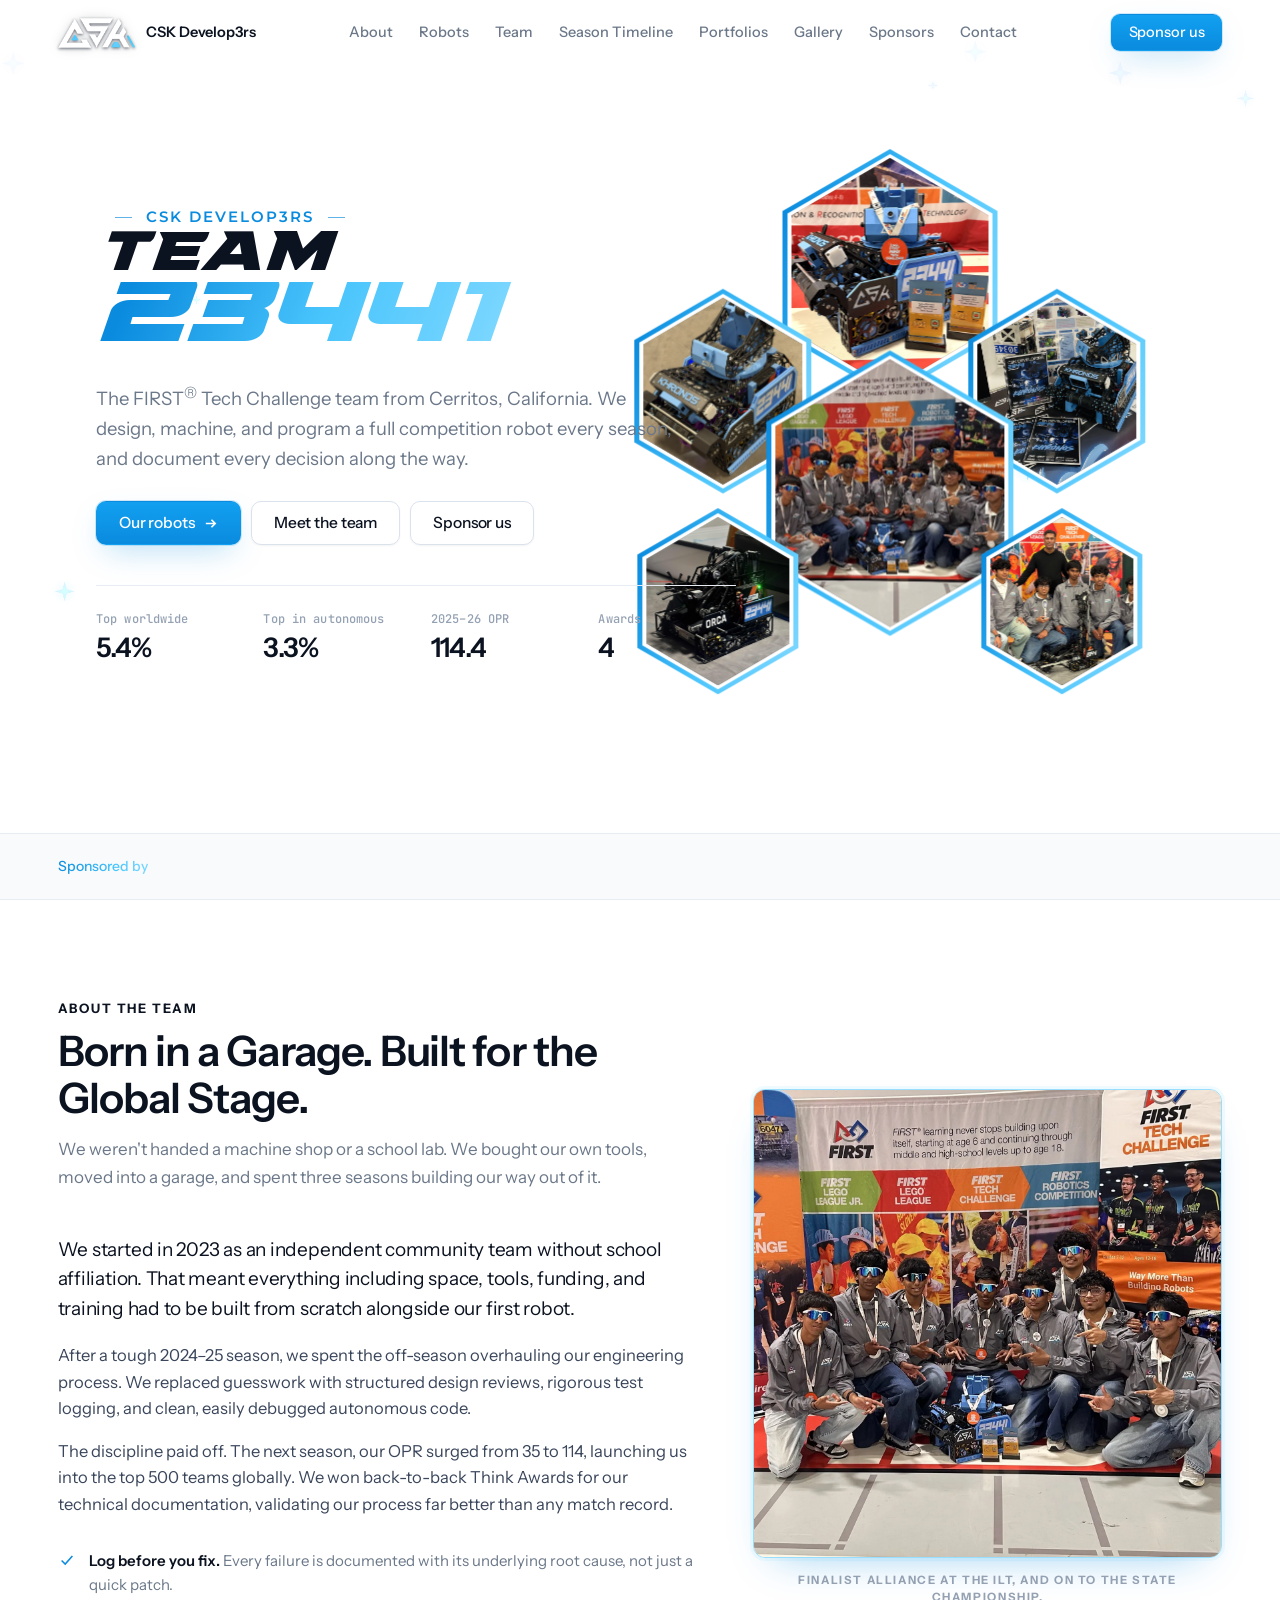
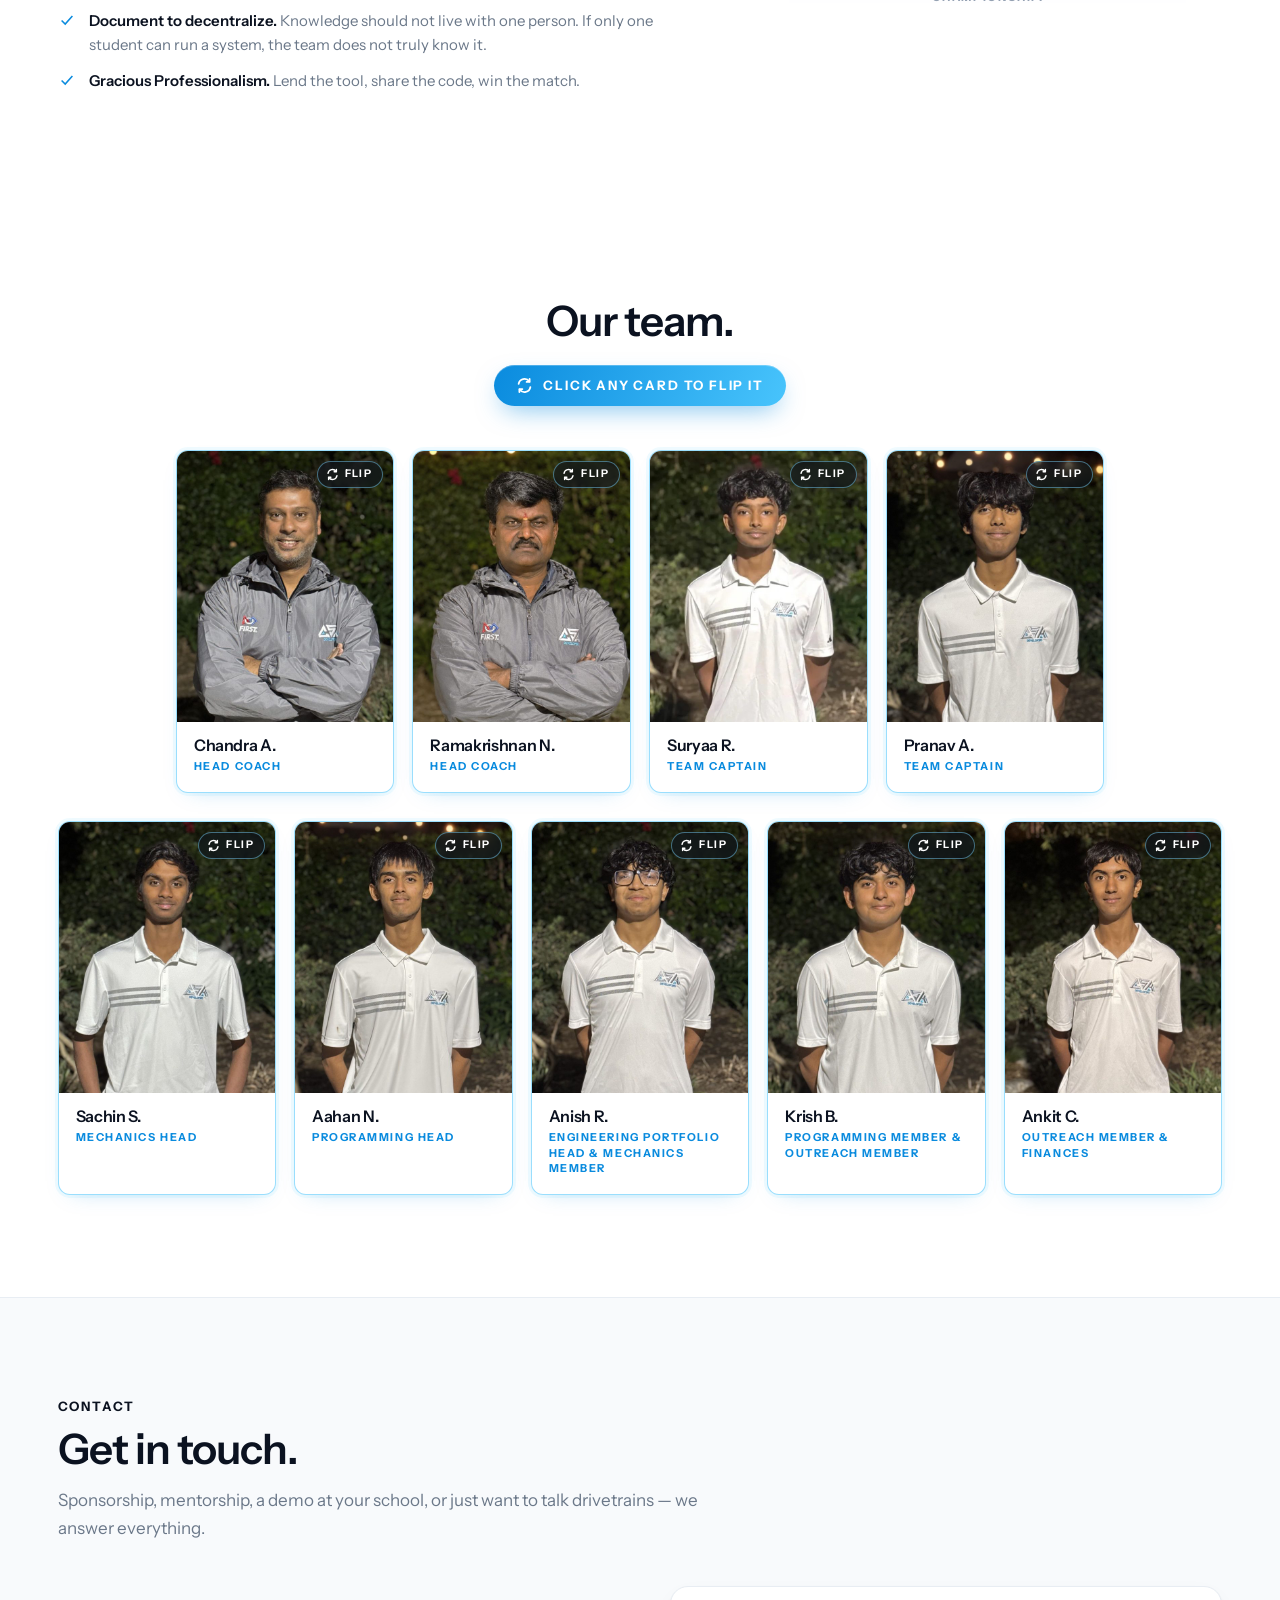
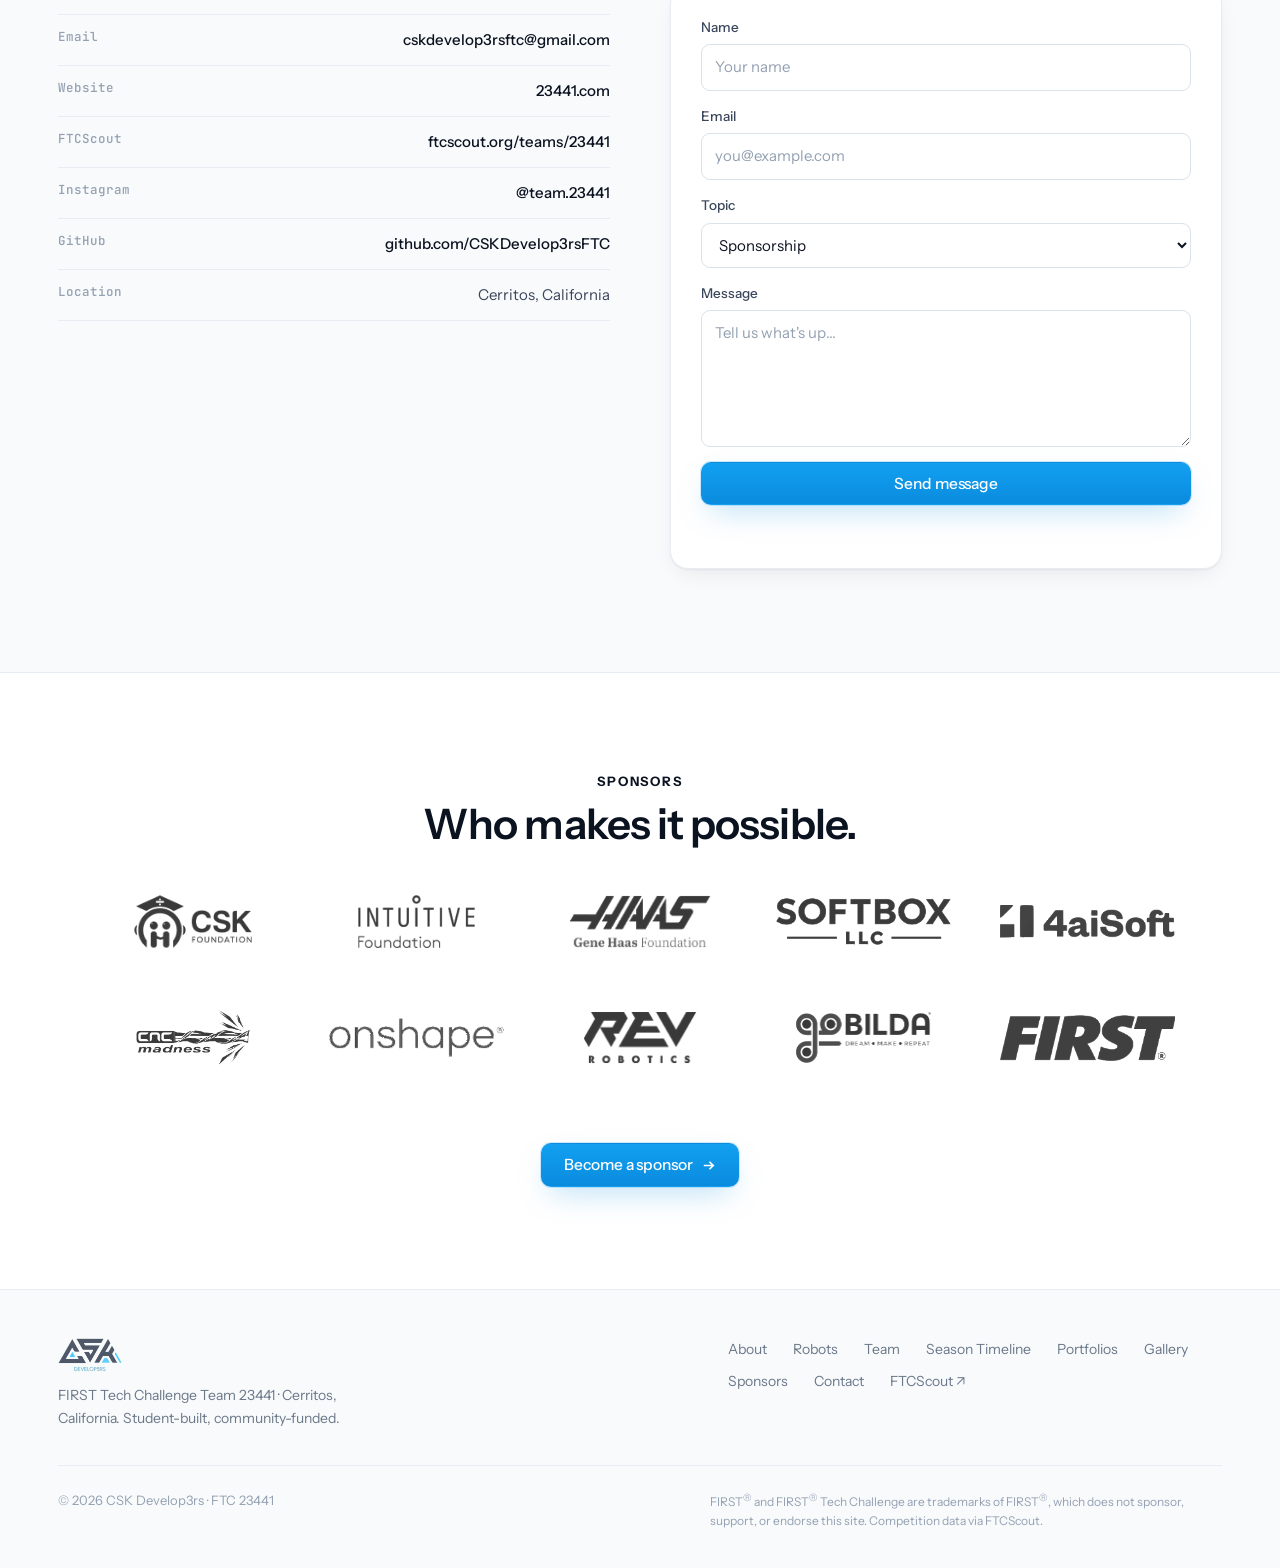
==== commit 6f54c381: "Use the CSK logo as the browser tab icon White logo on a dark navy rounded tile so it reads on light" ====
--- a/index.html
+++ b/index.html
@@ -12,7 +12,9 @@
 <meta property="og:type" content="website">
 <meta property="og:image" content="assets/logo.png">
 
-<link rel="icon" href="data:image/svg+xml,<svg xmlns='http://www.w3.org/2000/svg' viewBox='0 0 32 32'><rect width='32' height='32' rx='7' fill='%230F1722'/><path d='M16 7l8 14H8z' fill='none' stroke='%2348C4FC' stroke-width='2.4' stroke-linejoin='round'/></svg>">
+<link rel="icon" href="assets/favicon/favicon.ico?v=2" sizes="any">
+<link rel="icon" type="image/png" sizes="32x32" href="assets/favicon/favicon-32.png?v=2">
+<link rel="apple-touch-icon" href="assets/favicon/apple-touch-icon.png?v=2">
 
 <link rel="preconnect" href="https://fonts.googleapis.com">
 <link rel="preconnect" href="https://fonts.gstatic.com" crossorigin>
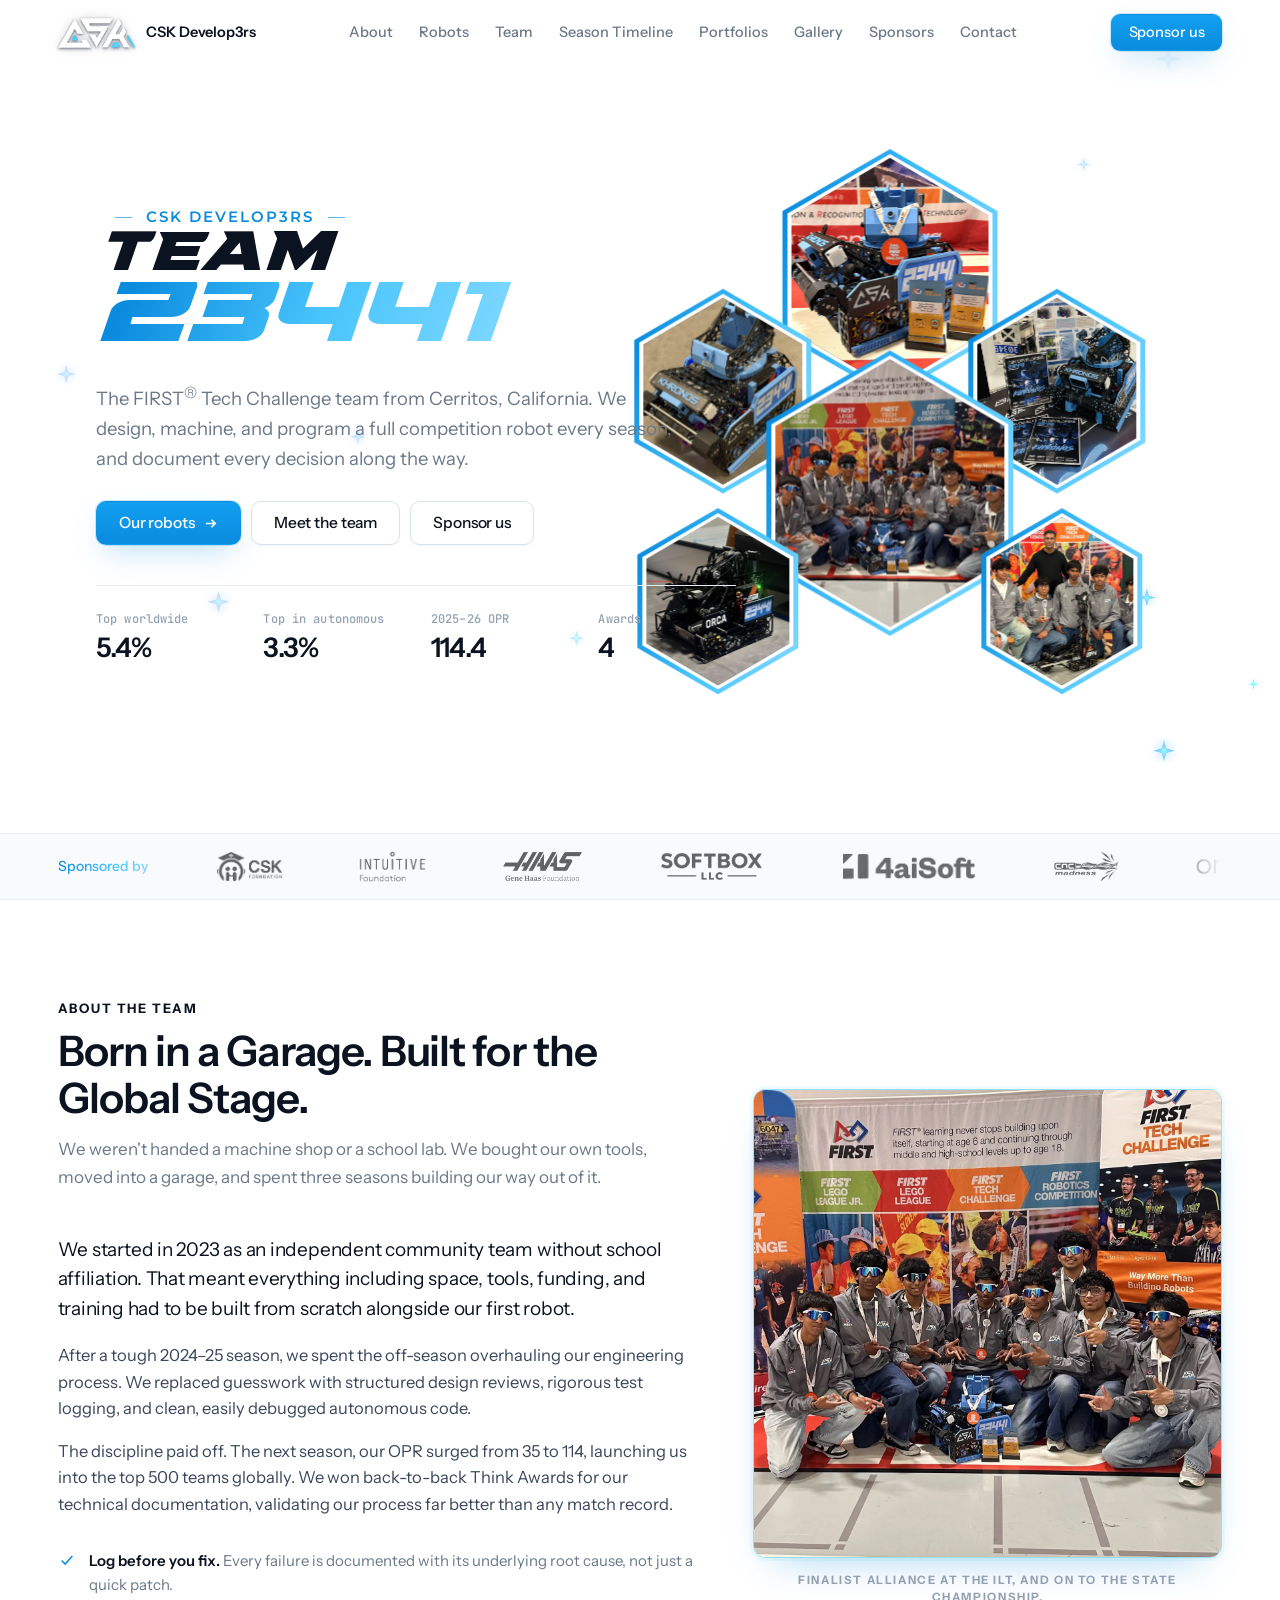
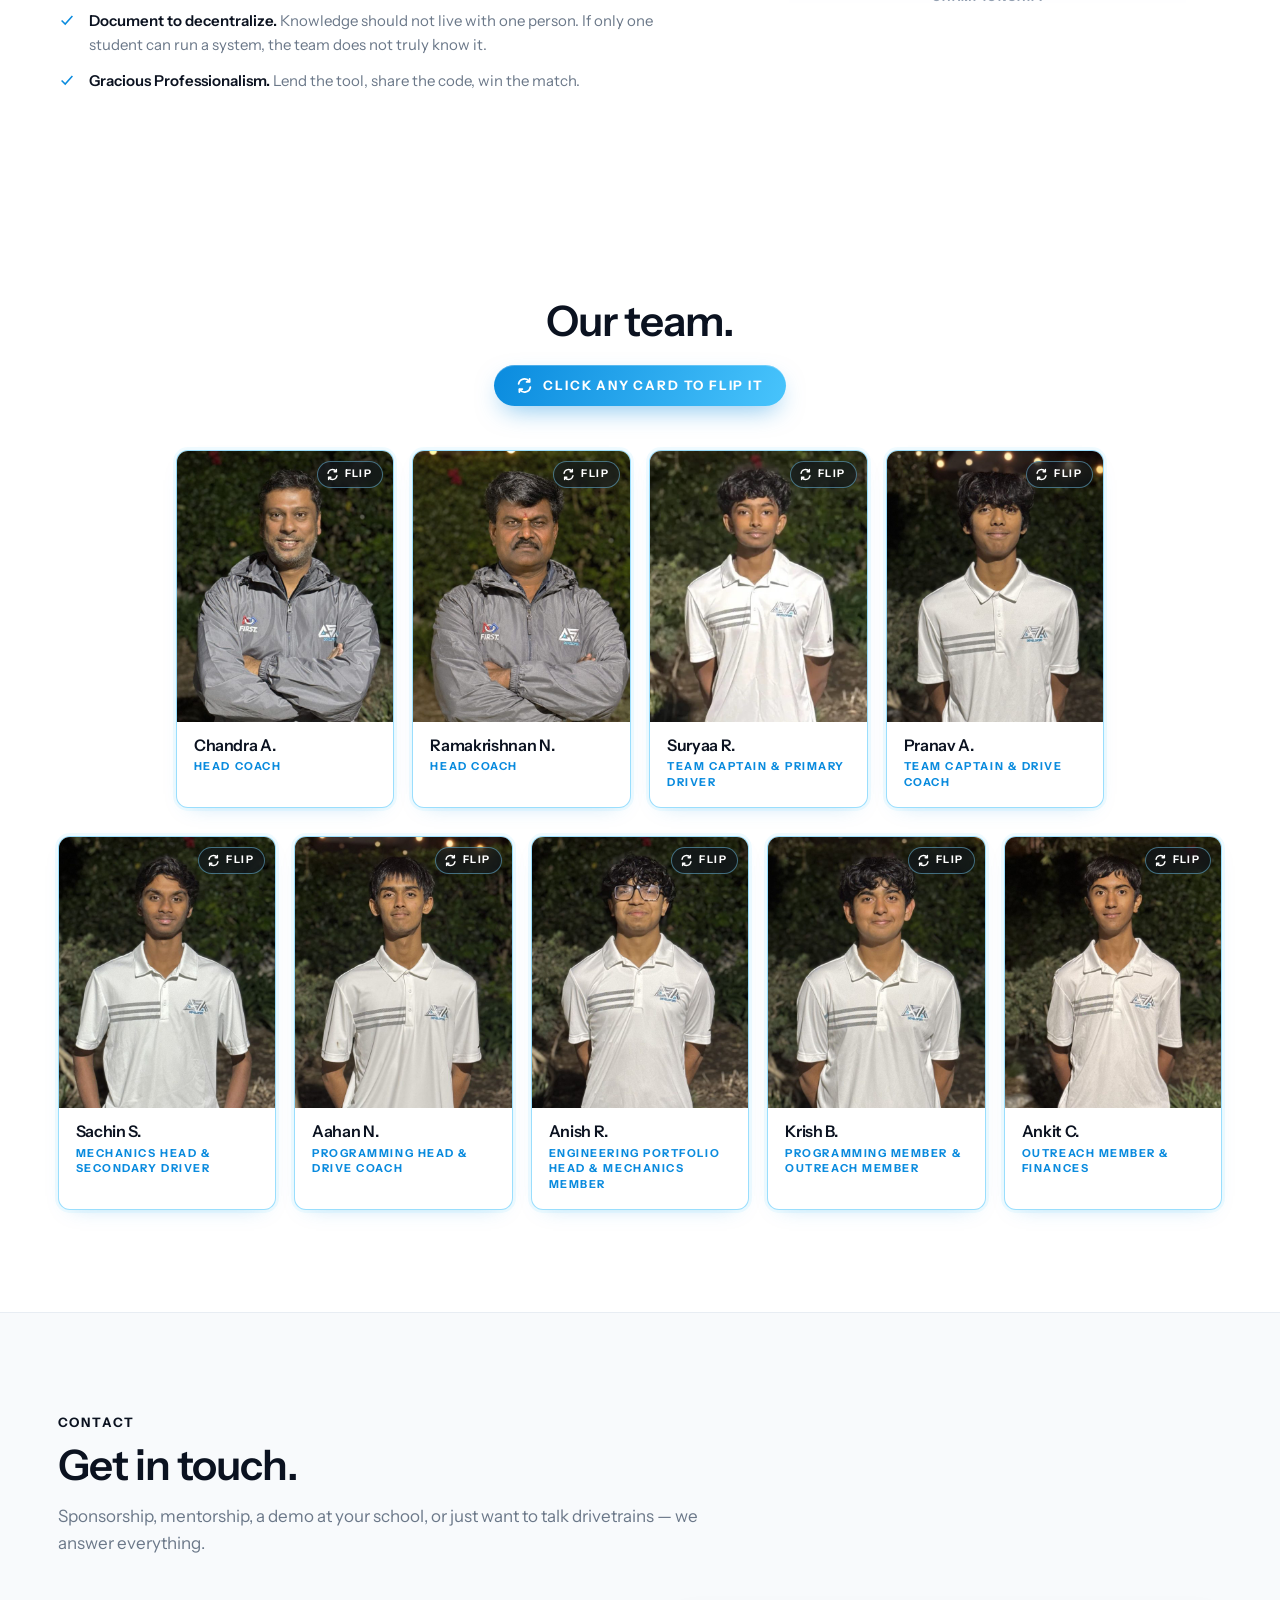
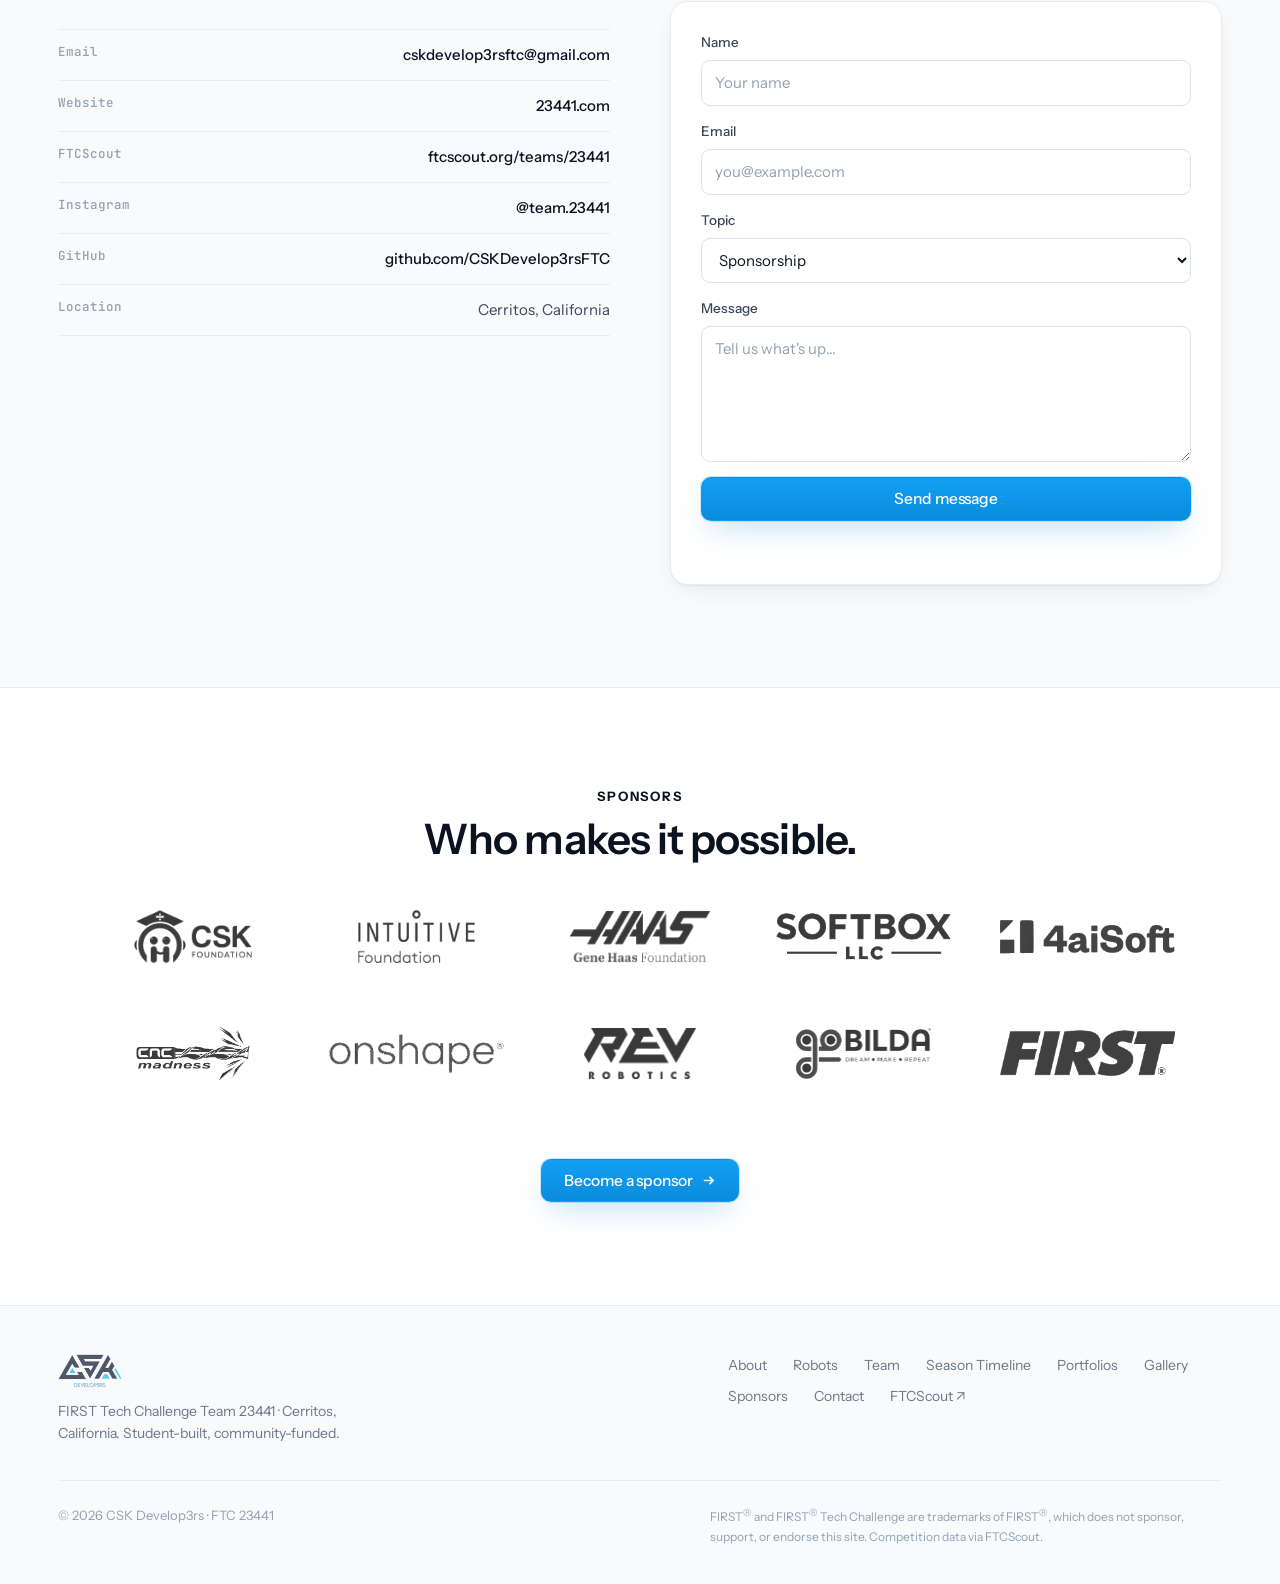
==== commit dfe7f7bb: "Add driver and drive-coach roles to the team roster Suryaa: Primary Driver. Pranav: Drive Coach. Sac" ====
--- a/index.html
+++ b/index.html
@@ -291,6 +291,6 @@
   </div>
 </footer>
 
-<script src="script.js?v=105"></script>
+<script src="script.js?v=106"></script>
 </body>
 </html>
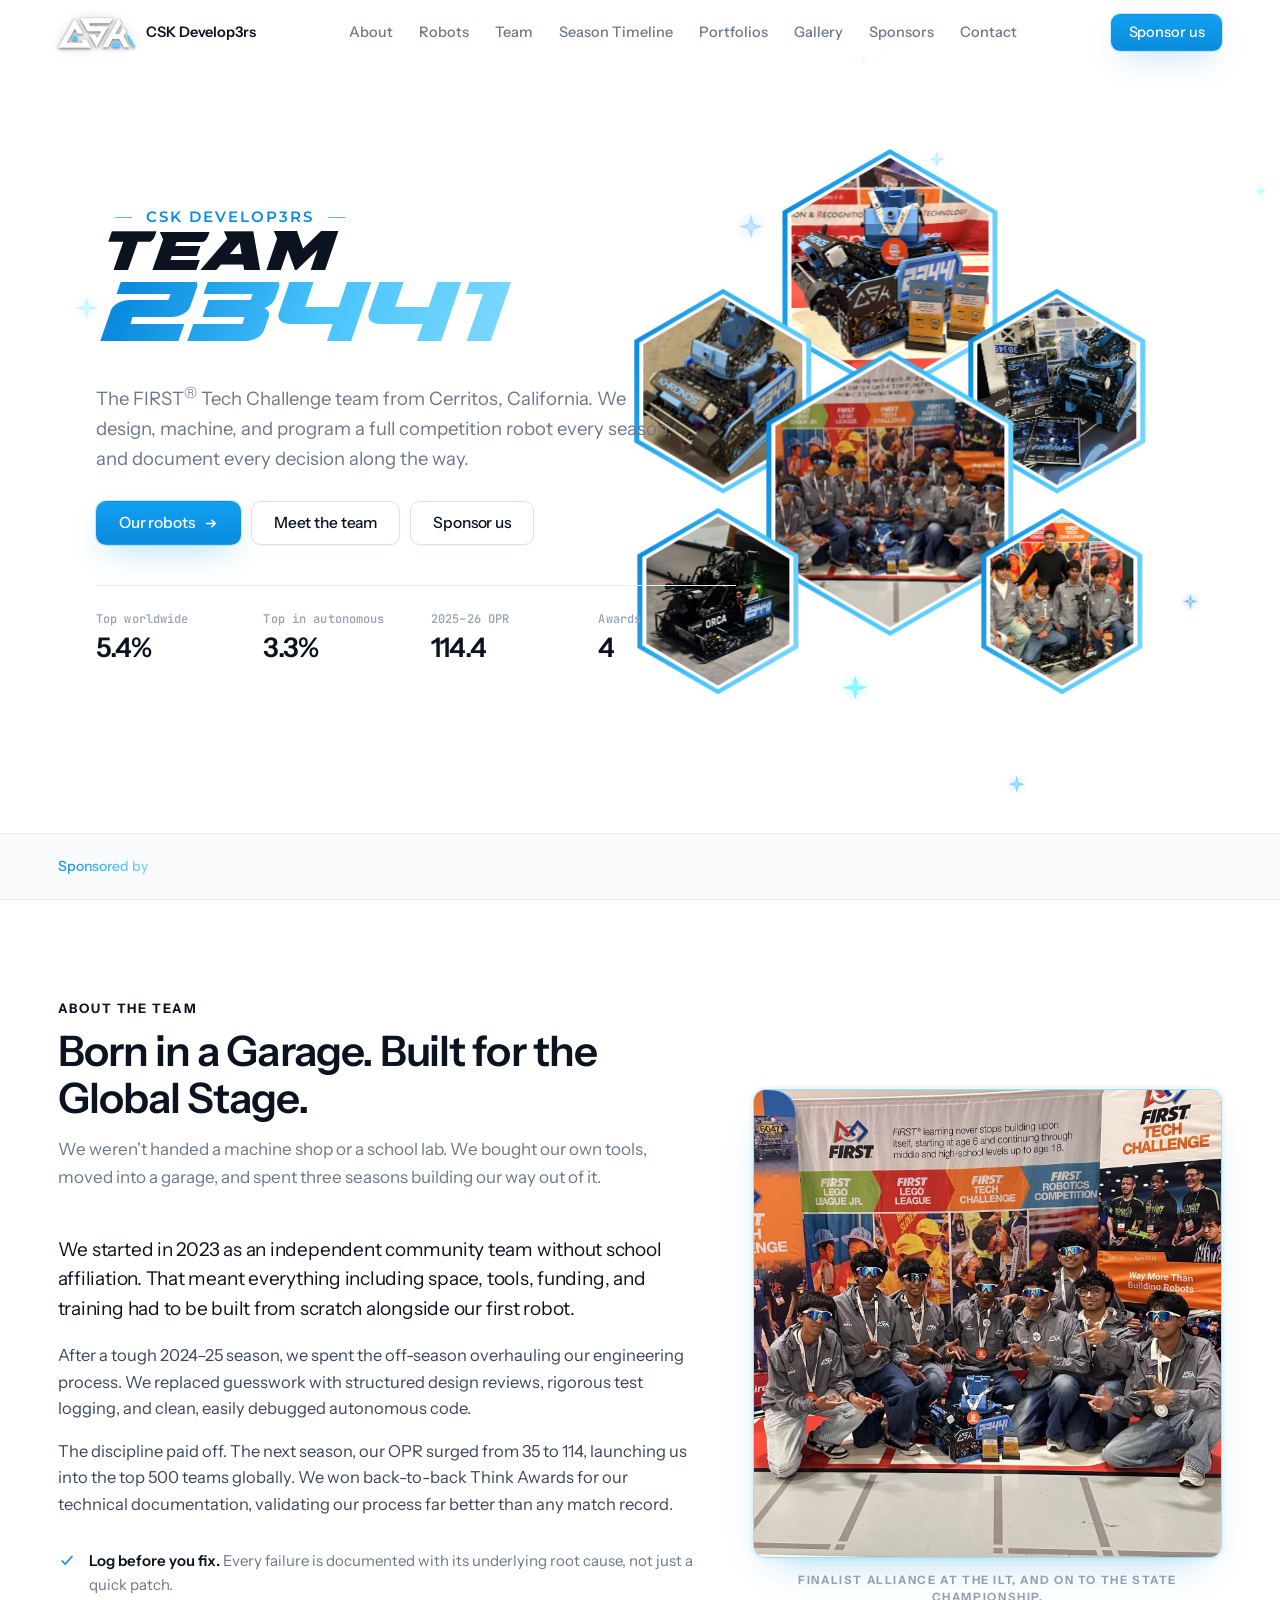
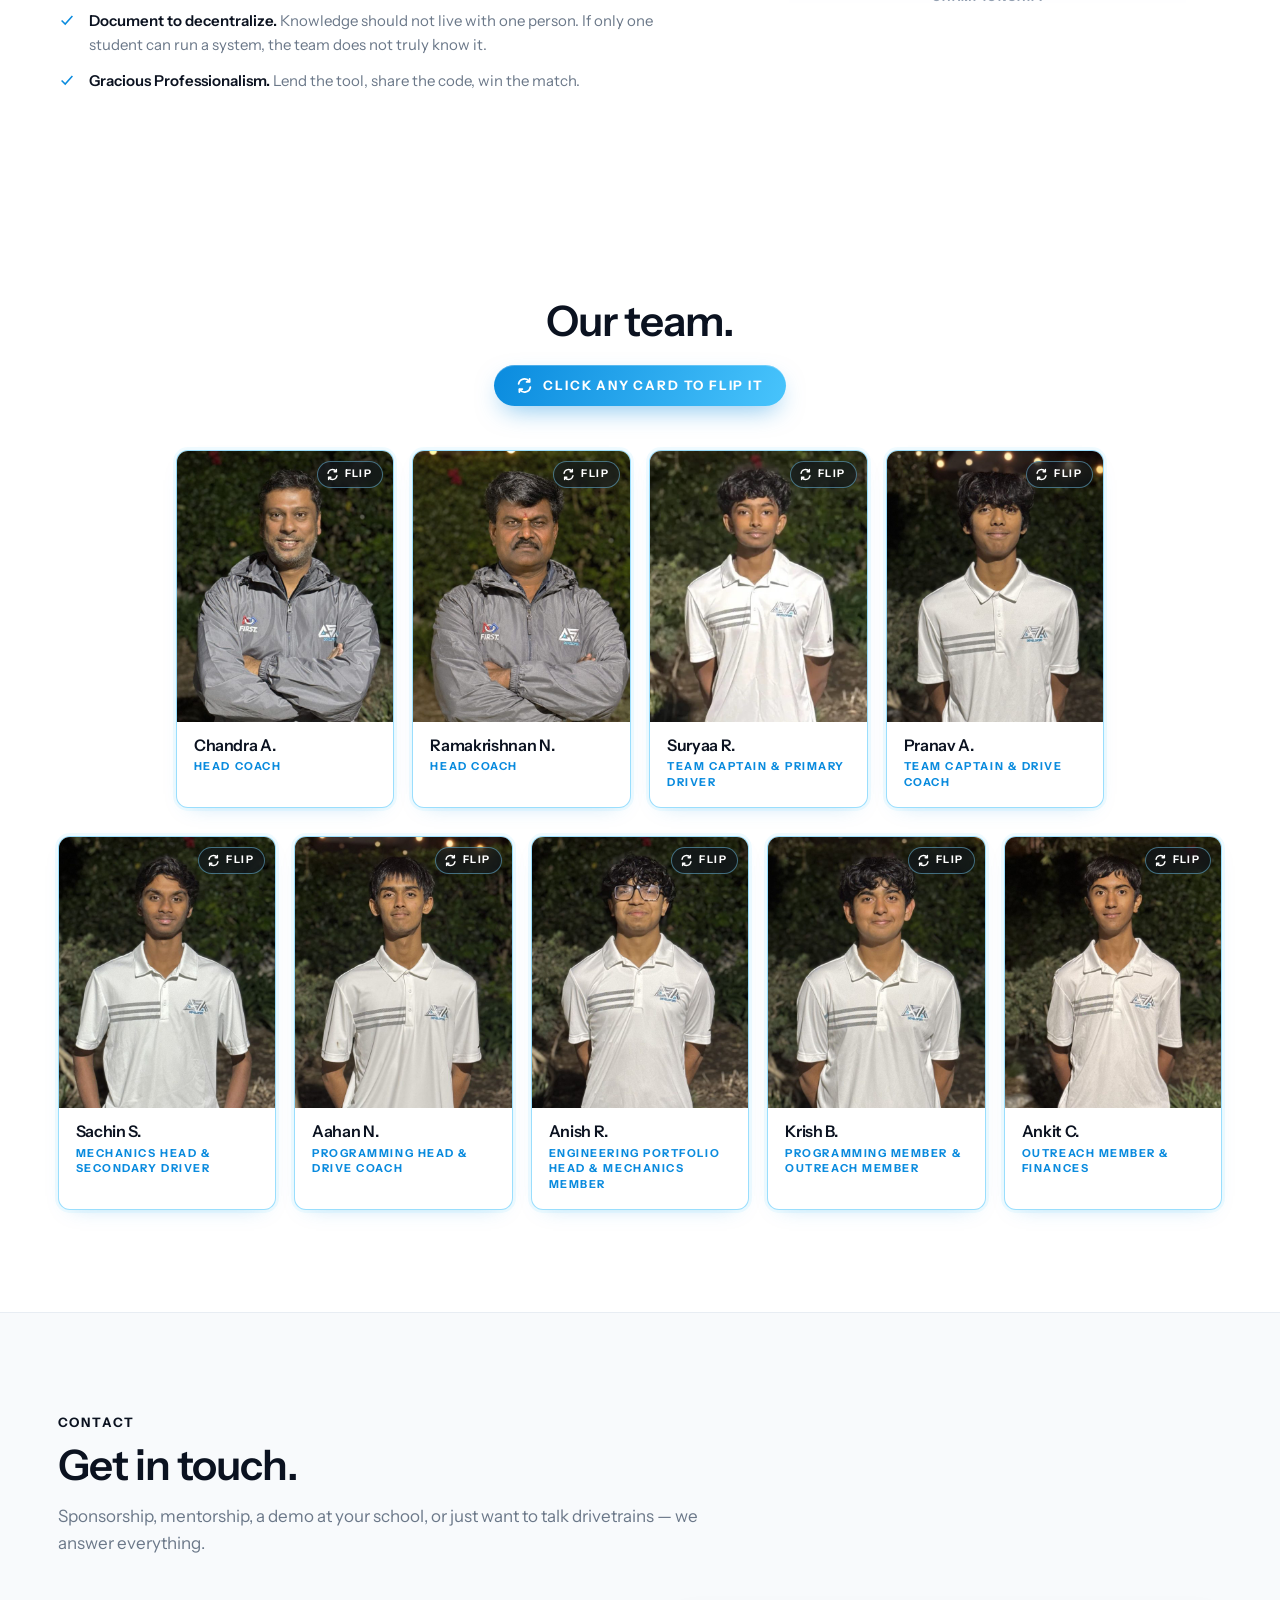
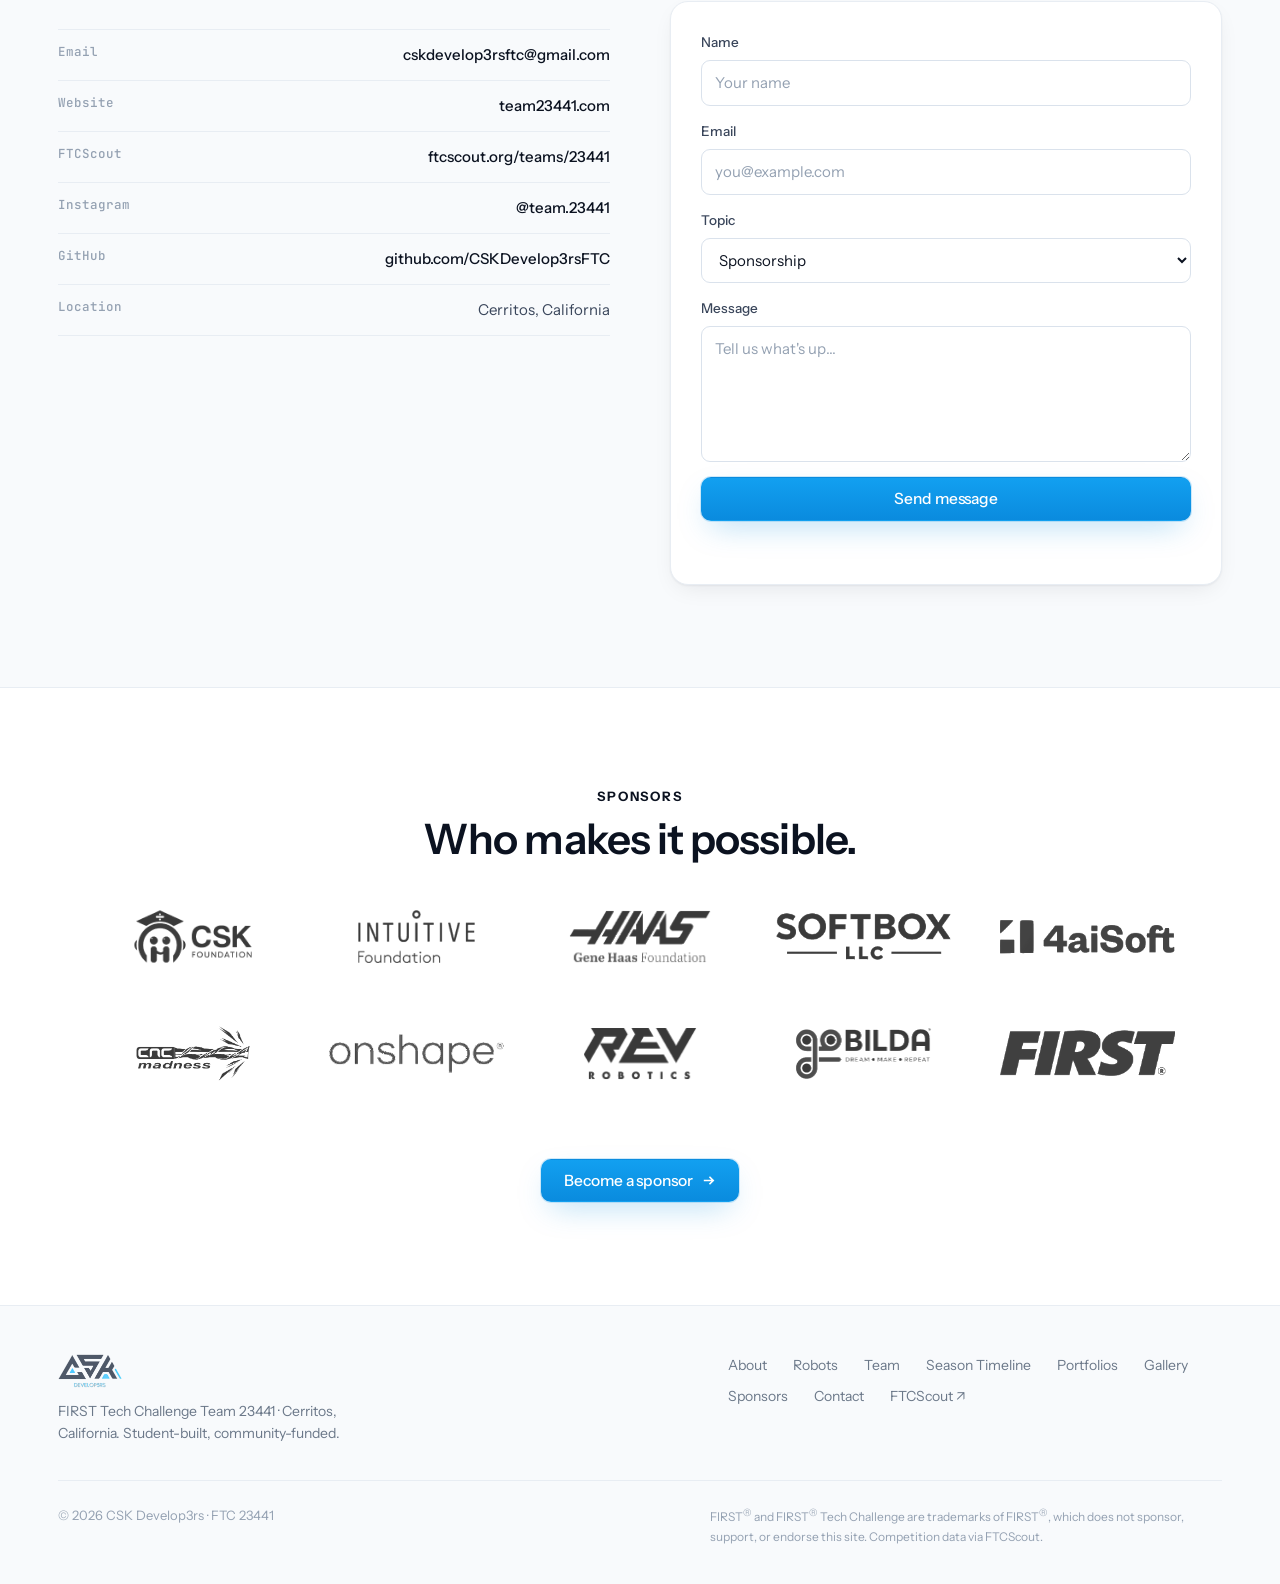
==== commit 2adf34e8: "Point the Contact website link at team23441.com Co-Authored-By: Claude Opus 5.5 <noreply@anthropic.c" ====
--- a/index.html
+++ b/index.html
@@ -210,7 +210,7 @@
         <ul class="chan">
           <!-- TODO: fill in real handles -->
           <li><span>Email</span><a href="mailto:cskdevelop3rsftc@gmail.com">cskdevelop3rsftc@gmail.com</a></li>
-          <li><span>Website</span><a href="https://23441.com" target="_blank" rel="noopener">23441.com</a></li>
+          <li><span>Website</span><a href="https://team23441.com" target="_blank" rel="noopener">team23441.com</a></li>
           <li><span>FTCScout</span><a href="https://ftcscout.org/teams/23441" target="_blank" rel="noopener">ftcscout.org/teams/23441</a></li>
           <li><span>Instagram</span><a href="https://www.instagram.com/team.23441/" target="_blank" rel="noopener">@team.23441</a></li>
           <li><span>GitHub</span><a href="https://github.com/CSKDevelop3rsFTC" target="_blank" rel="noopener">github.com/CSKDevelop3rsFTC</a></li>
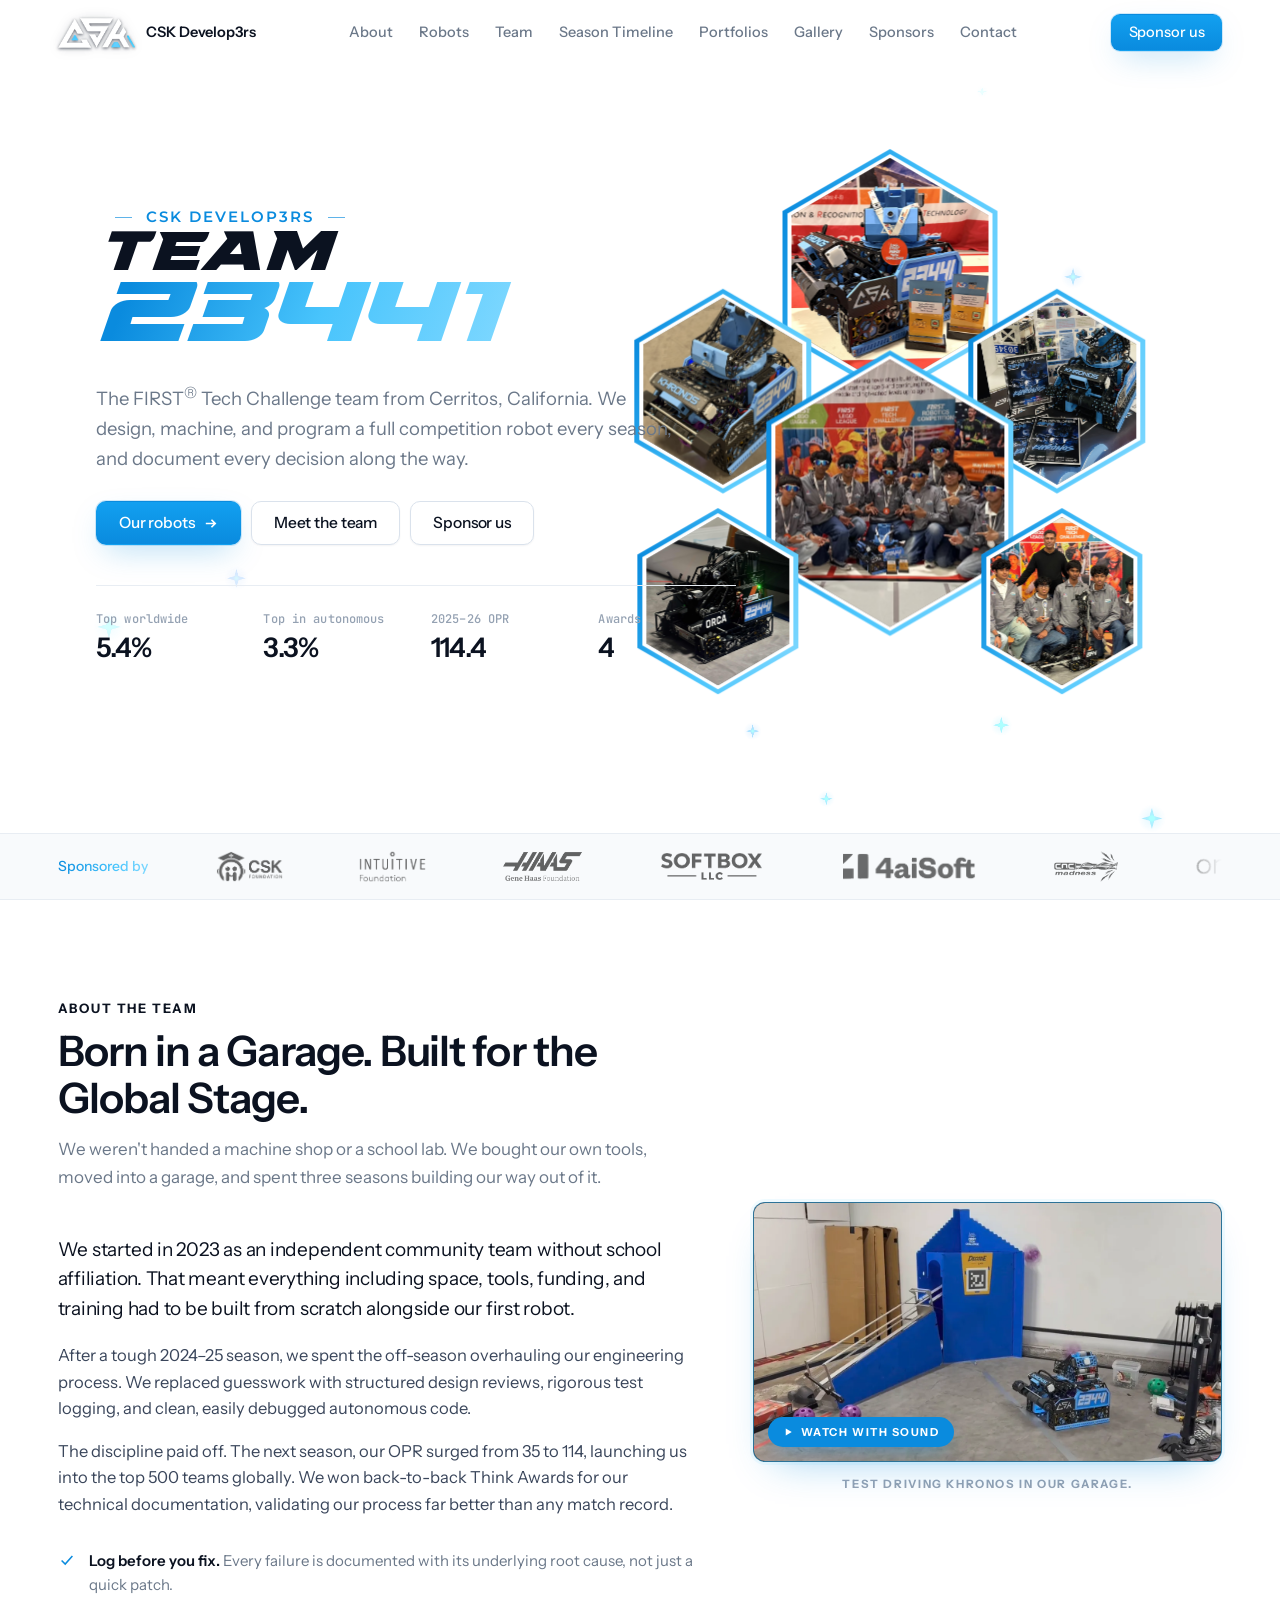
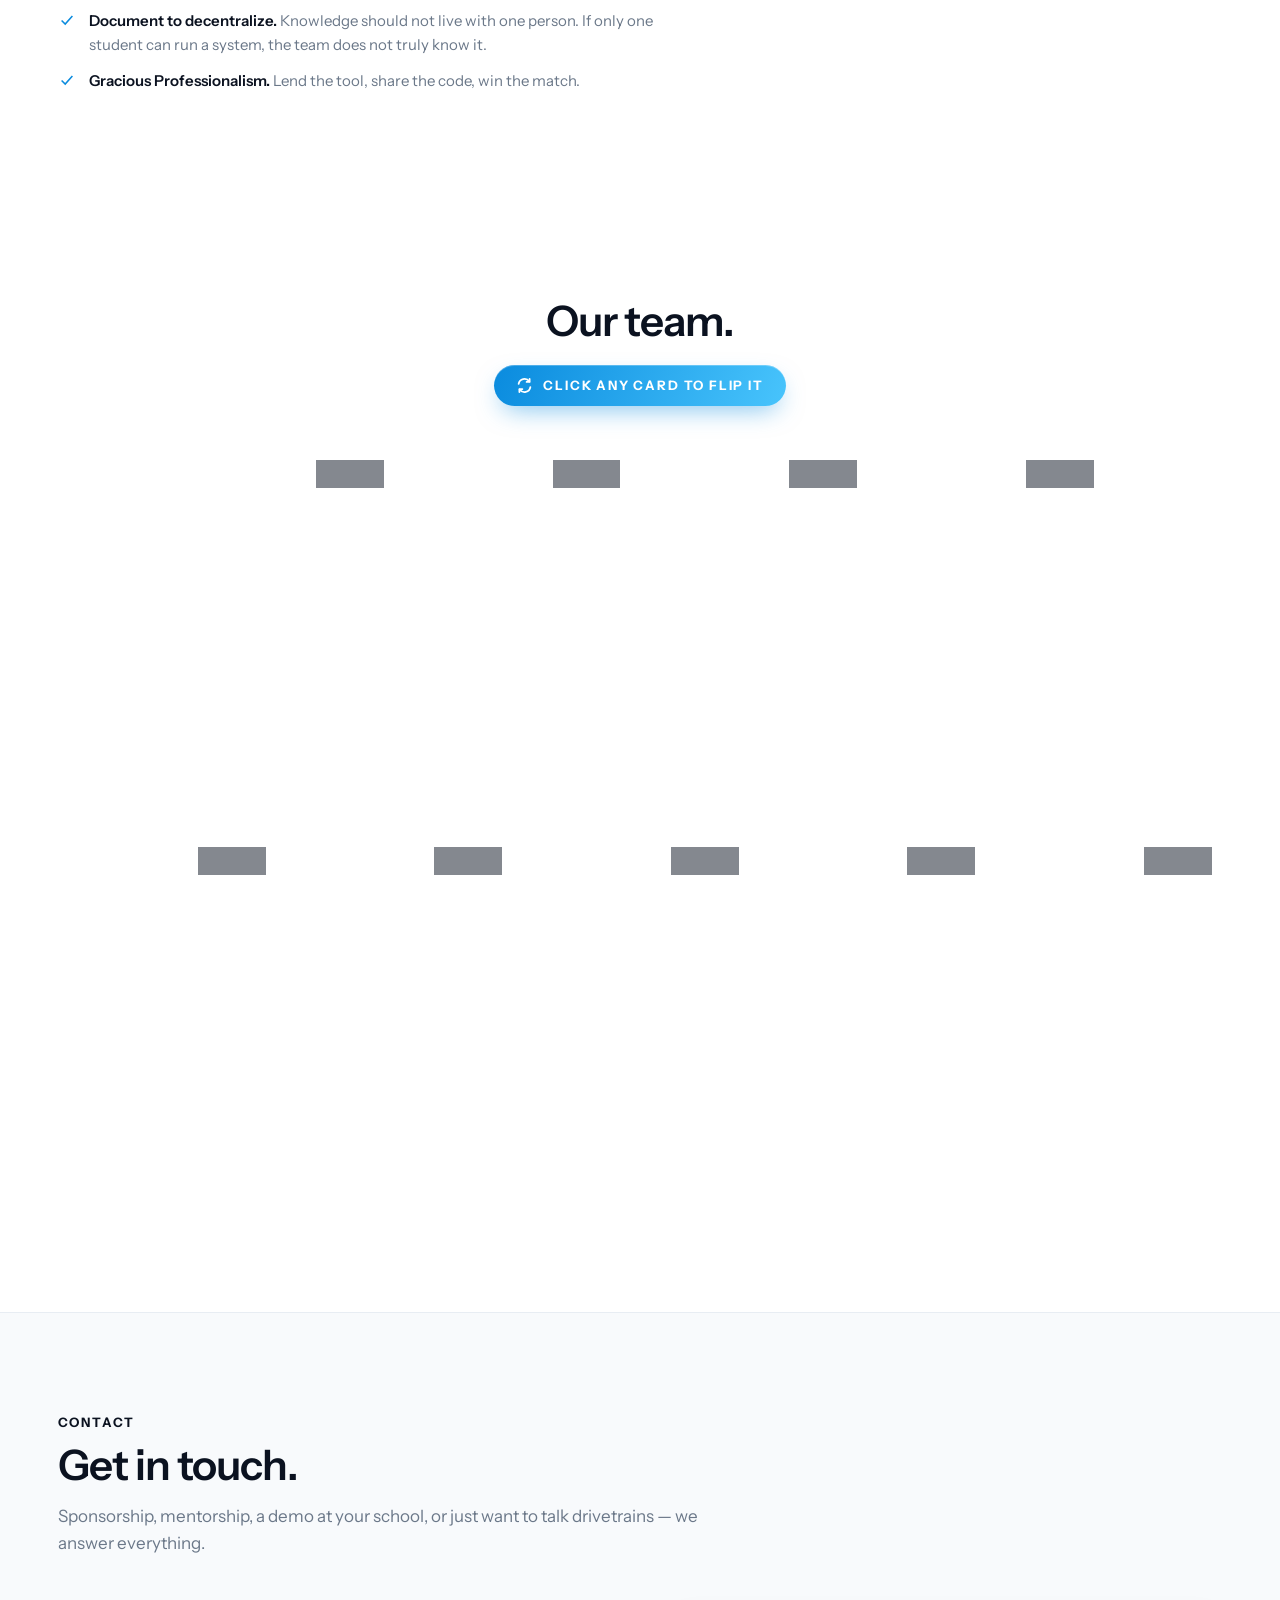
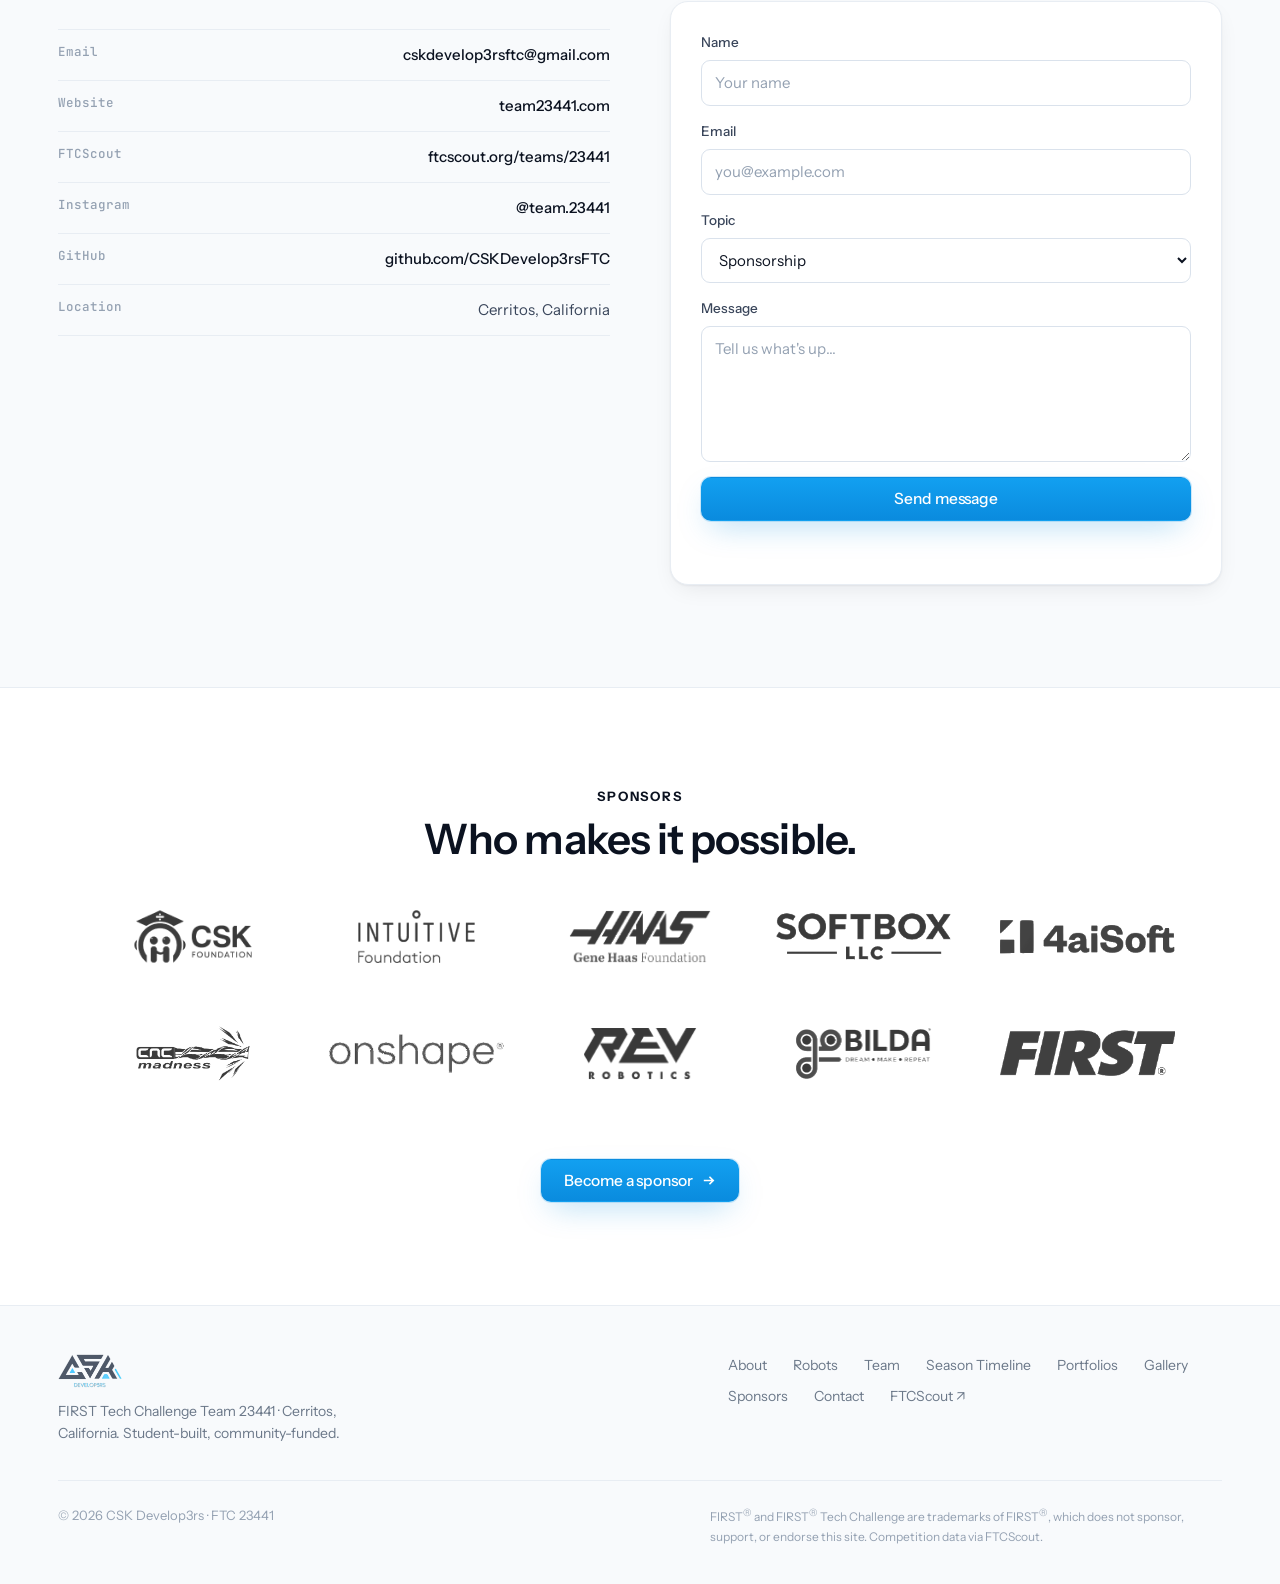
==== commit d459b32f: "Replace the About photo with the garage test-drive video The KHRONOS garage clip (re-encoded 111 MB " ====
--- a/index.html
+++ b/index.html
@@ -19,7 +19,7 @@
 <link rel="preconnect" href="https://fonts.googleapis.com">
 <link rel="preconnect" href="https://fonts.gstatic.com" crossorigin>
 <link href="https://fonts.googleapis.com/css2?family=Instrument+Sans:wght@400;500;600;700&family=Montserrat:wght@400;500;600;700&family=JetBrains+Mono:wght@400;500;600&display=swap" rel="stylesheet">
-<link rel="stylesheet" href="styles.css?v=105">
+<link rel="stylesheet" href="styles.css?v=107">
 <noscript><style>[data-reveal]{opacity:1!important;transform:none!important}</style></noscript>
 </head>
 <body>
@@ -171,9 +171,17 @@
       </div>
       </div>
 
+      <!-- Plays muted on a loop; click opens it full size with sound (script.js → initAboutVideo). -->
       <figure class="about-photo" data-reveal>
-        <img src="assets/about/ilt-finalists.webp" alt="CSK Develop3rs with KHRONOS and their awards after the Palmdale ILT" width="1400" height="1400" loading="lazy">
-        <figcaption>Finalist Alliance at the ILT, and on to the State Championship.</figcaption>
+        <button type="button" class="about-video" aria-label="Play the KHRONOS garage test-drive video full size, with sound">
+          <video class="about-video__clip" src="assets/about/garage-khronos.mp4" poster="assets/about/garage-khronos-poster.webp"
+                 width="1206" height="666" autoplay muted loop playsinline aria-hidden="true"></video>
+          <span class="about-video__tag">
+            <svg viewBox="0 0 16 16" fill="currentColor" aria-hidden="true"><path d="M5 3.2v9.6L13 8z"/></svg>
+            Watch with sound
+          </span>
+        </button>
+        <figcaption>Test driving KHRONOS in our garage.</figcaption>
       </figure>
     </div>
   </div>
@@ -291,6 +299,6 @@
   </div>
 </footer>
 
-<script src="script.js?v=106"></script>
+<script src="script.js?v=108"></script>
 </body>
 </html>
--- a/styles.css
+++ b/styles.css
@@ -733,14 +733,32 @@
 .values li{ max-width:74ch; }
 .prose .lead{ font-size:19px; color:var(--ink); line-height:1.55; letter-spacing:-.012em; }
 
-/* About: team photo on the right, centred against the heading + text. */
+/* About: garage test-drive video on the right, centred against the heading
+   + text. Loops muted; click opens it full size with sound. */
 .split--about{ align-items:center; }
 .about-photo{ margin:0; }
-.about-photo img{
-  display:block; width:100%; height:auto; aspect-ratio:1; object-fit:cover; border-radius:var(--r);
+.about-video{
+  position:relative; display:block; width:100%; padding:0; cursor:zoom-in; overflow:hidden;
+  border-radius:var(--r); background:#0B1220;
   border:1.5px solid rgba(72,196,252,.55);
   box-shadow:0 0 0 3px rgba(72,196,252,.08), 0 18px 40px -22px rgba(10,139,222,.45);
-}
+  transition:box-shadow .3s var(--ease), border-color .3s var(--ease);
+}
+.about-video__clip{ display:block; width:100%; height:auto; transition:scale .7s var(--ease); }
+.about-video:hover, .about-video:focus-visible{
+  outline:none; border-color:var(--brand);
+  box-shadow:0 0 0 1px var(--brand), 0 0 20px 1px rgba(72,196,252,.38), 0 24px 48px -22px rgba(10,139,222,.5);
+}
+.about-video:hover .about-video__clip{ scale:1.04; }
+.about-video__tag{   /* same pill as the season-timeline "View" tag */
+  position:absolute; left:14px; bottom:14px; display:inline-flex; align-items:center; gap:7px;
+  padding:9px 14px; border-radius:999px; color:#fff; background:var(--brand-2);
+  box-shadow:0 8px 20px -8px rgba(10,139,222,.6);
+  font:700 11px/1 var(--sans); letter-spacing:.14em; text-transform:uppercase;
+  transition:scale .25s var(--ease), background .25s;
+}
+.about-video__tag svg{ width:12px; height:12px; }
+.about-video:hover .about-video__tag{ scale:1.06; background:var(--brand); }
 .about-photo figcaption{
   margin-top:14px; text-align:center;
   font:700 11.5px/1.5 var(--sans); letter-spacing:.14em; text-transform:uppercase; color:var(--ink-4);
@@ -1215,6 +1233,13 @@
 .tlm[data-mode="photo"] .tlm__count, .tlm[data-mode="page"] .tlm__count{ color:#fff; }
 .tlm[data-mode="photo"] .tlm__body > :not(.tlm__nav), .tlm[data-mode="page"] .tlm__body > :not(.tlm__nav){ display:none; }
 
+/* Video mode (About garage clip): player only — its own controls, no nav. */
+.tlm__vid{ position:absolute; inset:0; width:100%; height:100%; object-fit:contain; background:#000; }
+.tlm__vid[hidden], .tlm__img[hidden]{ display:none; }
+.tlm[data-mode="video"] .tlm__card{ grid-template-columns:1fr; width:min(1200px, 100%, calc((100vh - 48px) * 1206 / 666)); background:#000; }
+.tlm[data-mode="video"] .tlm__media{ min-height:0; aspect-ratio:1206/666; }
+.tlm[data-mode="video"] .tlm__body{ display:none; }
+
 @media(max-width:820px){
   .tlm{ padding:12px; }
   .tlm__card{ grid-template-columns:1fr; overflow:auto; max-height:calc(100vh - 24px); }
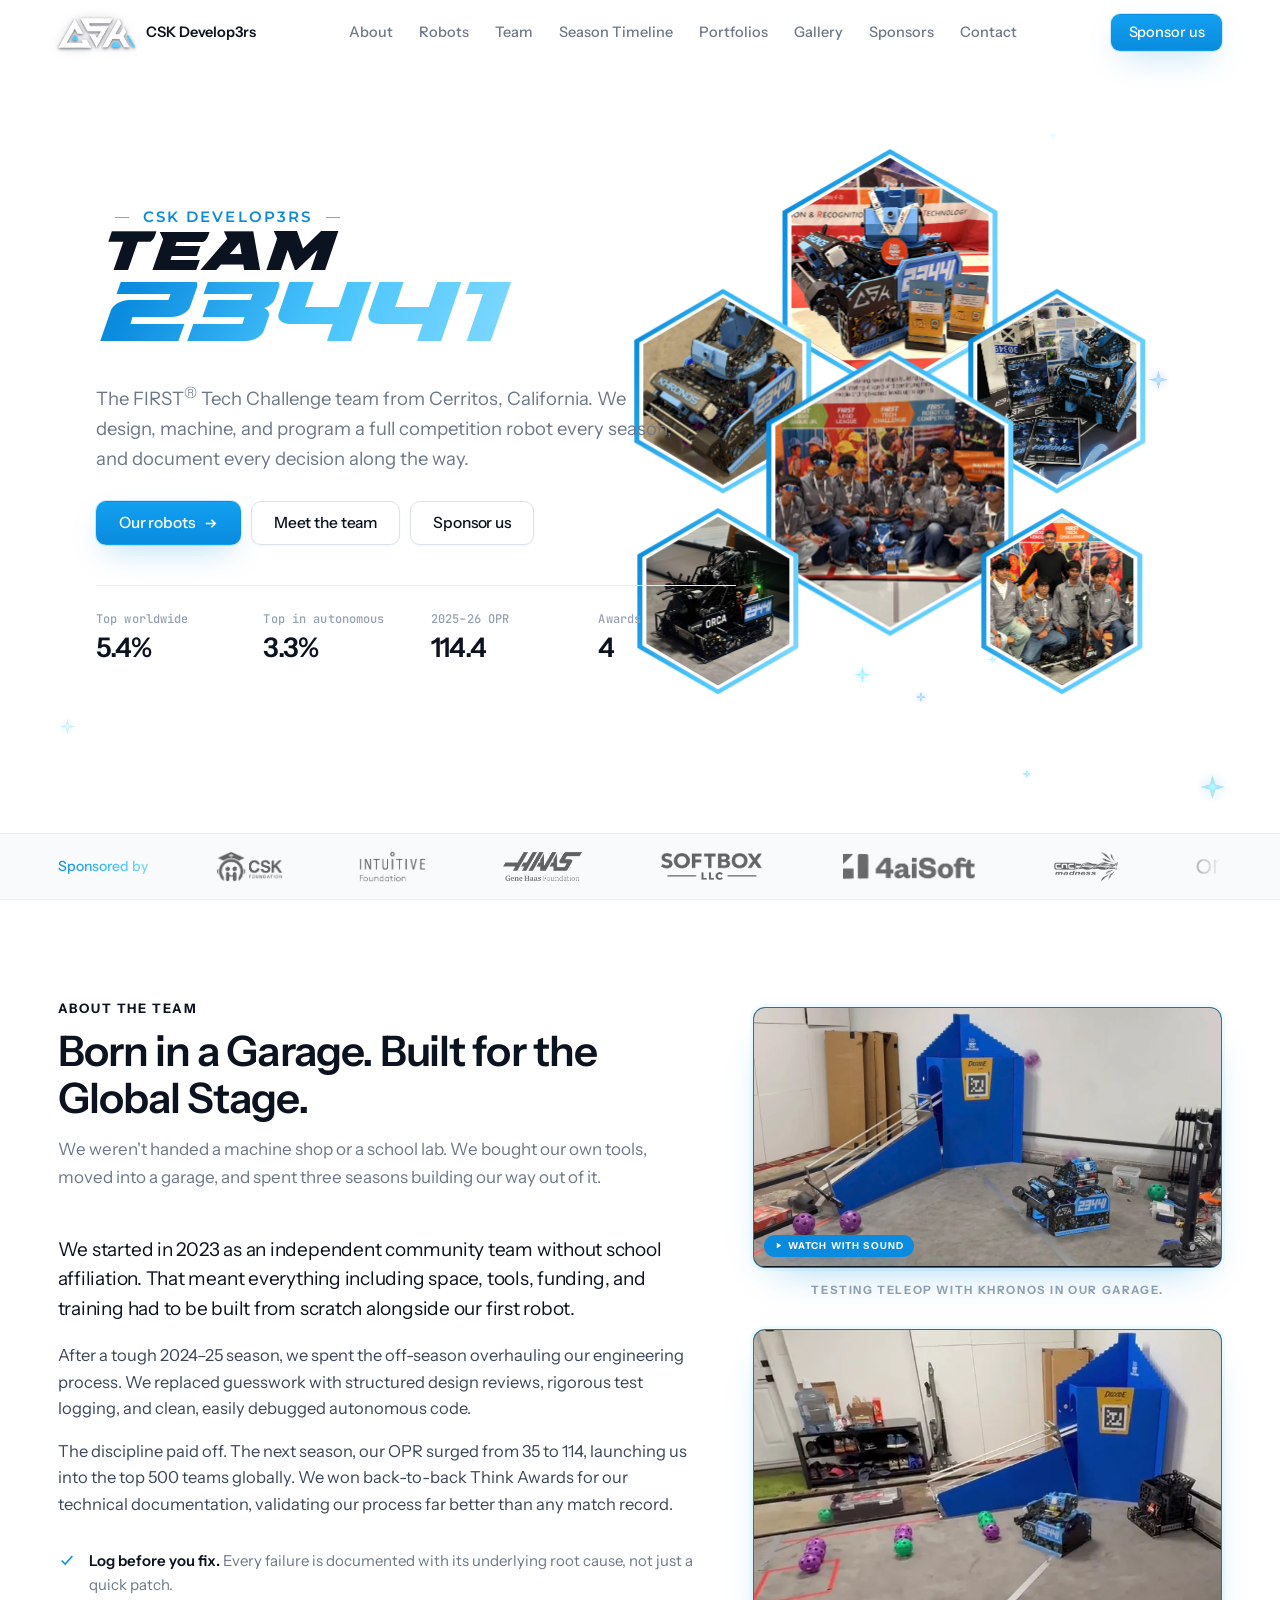
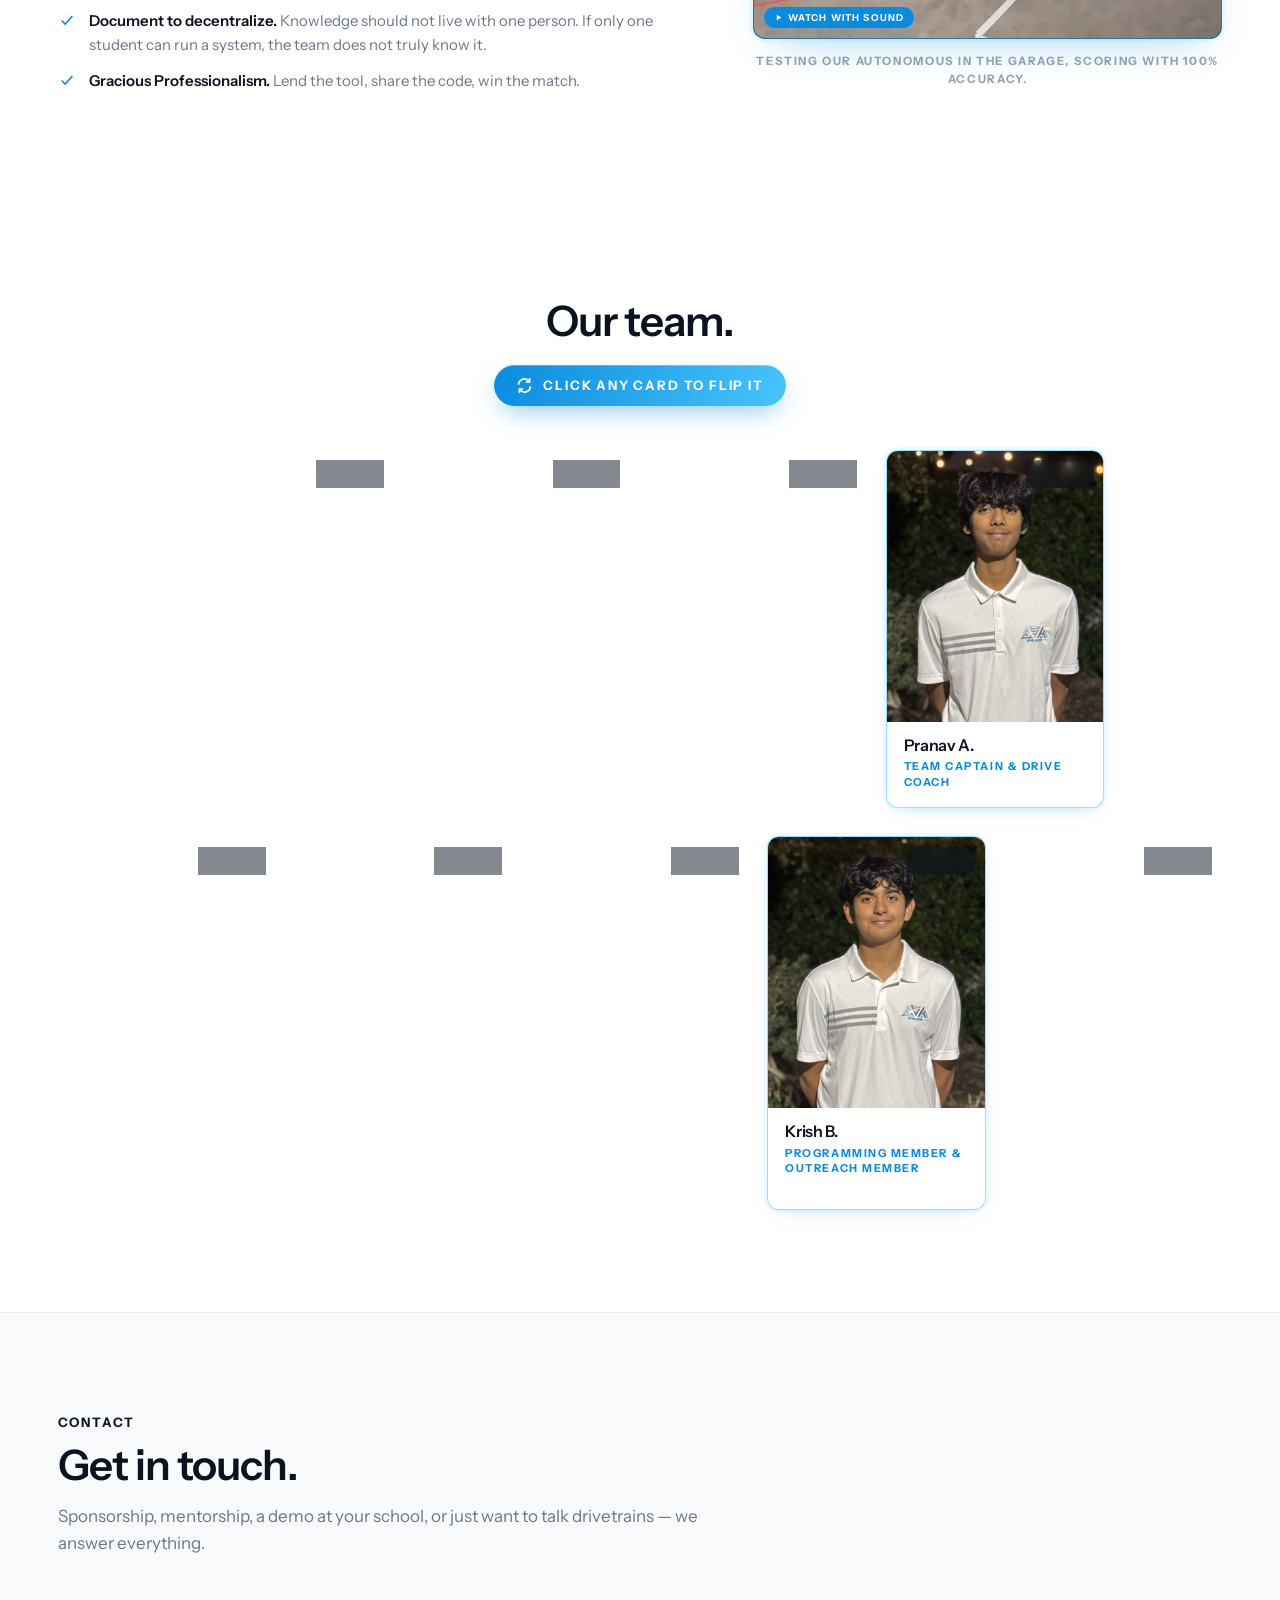
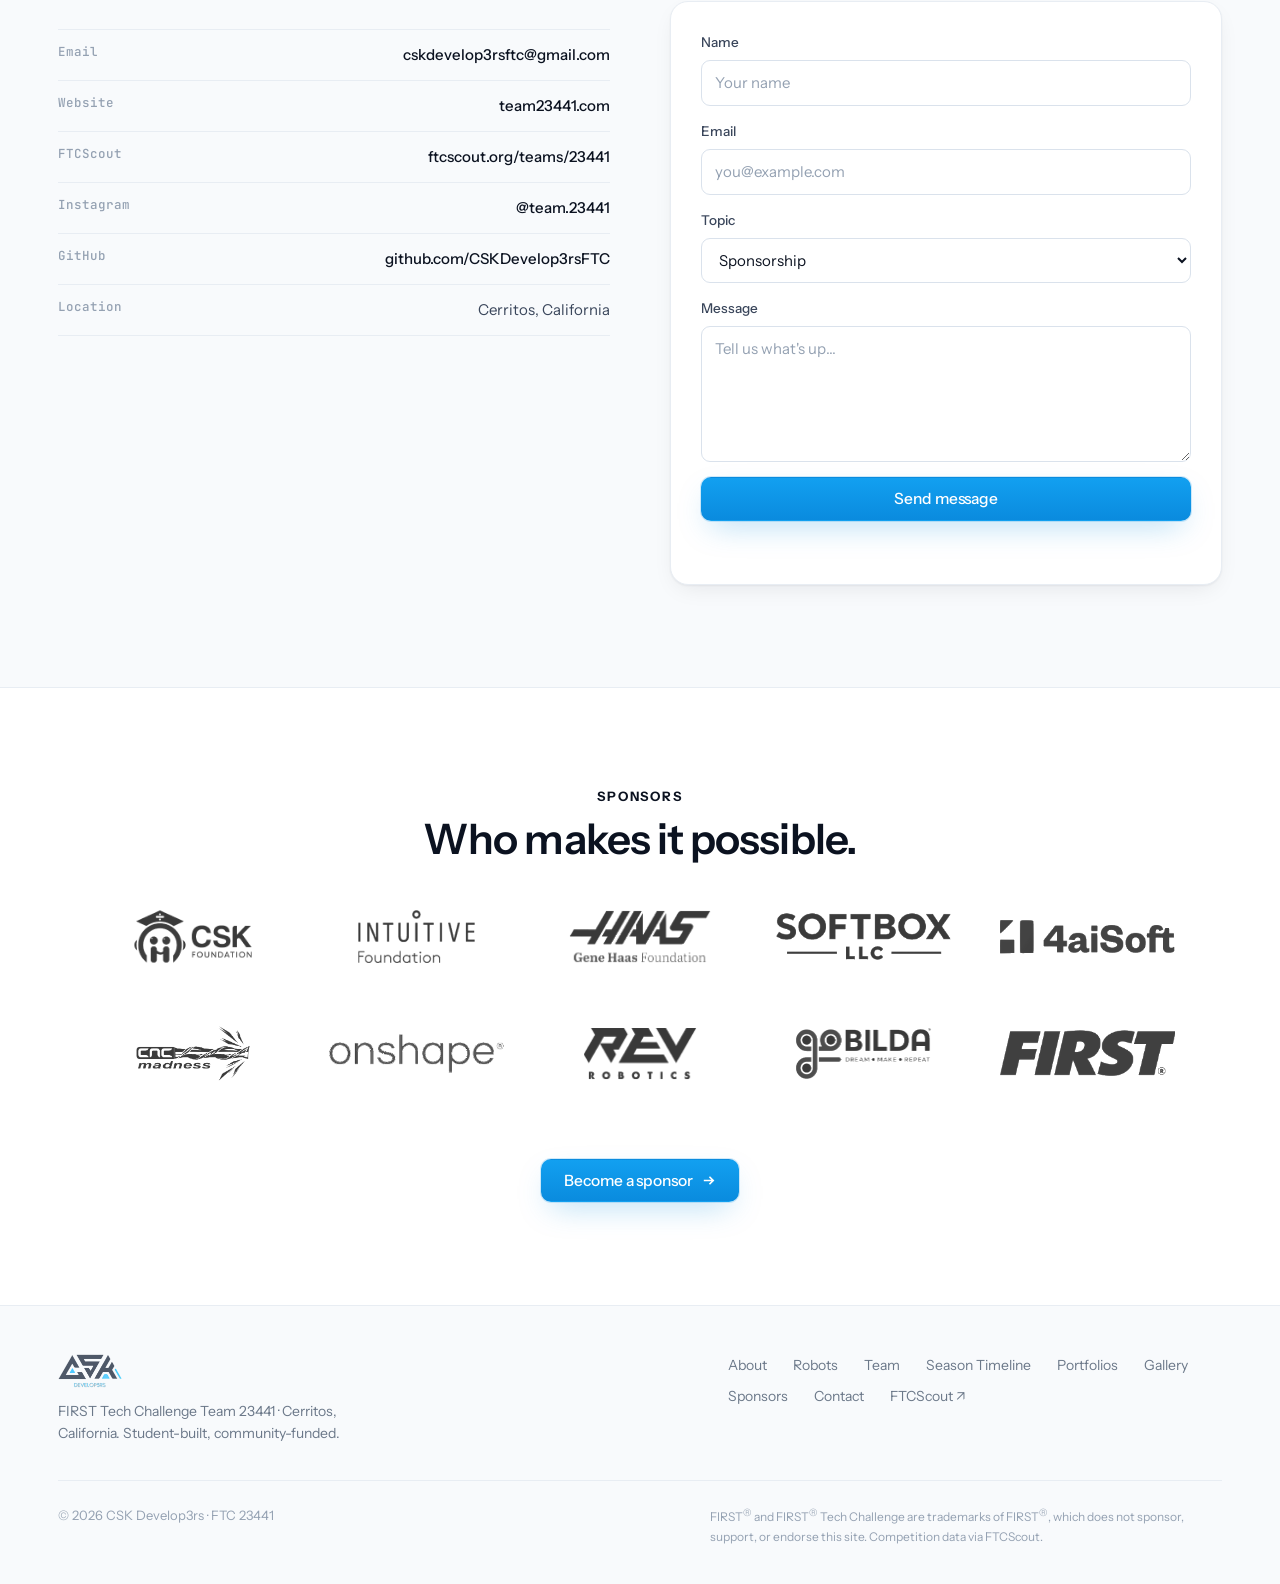
==== commit 54a5e6c1: "Add the garage auton video under the teleop clip; calmer hover - Second About video (garage auton ru" ====
--- a/index.html
+++ b/index.html
@@ -19,7 +19,7 @@
 <link rel="preconnect" href="https://fonts.googleapis.com">
 <link rel="preconnect" href="https://fonts.gstatic.com" crossorigin>
 <link href="https://fonts.googleapis.com/css2?family=Instrument+Sans:wght@400;500;600;700&family=Montserrat:wght@400;500;600;700&family=JetBrains+Mono:wght@400;500;600&display=swap" rel="stylesheet">
-<link rel="stylesheet" href="styles.css?v=107">
+<link rel="stylesheet" href="styles.css?v=109">
 <noscript><style>[data-reveal]{opacity:1!important;transform:none!important}</style></noscript>
 </head>
 <body>
@@ -171,18 +171,35 @@
       </div>
       </div>
 
-      <!-- Plays muted on a loop; click opens it full size with sound (script.js → initAboutVideo). -->
-      <figure class="about-photo" data-reveal>
-        <button type="button" class="about-video" aria-label="Play the KHRONOS garage test-drive video full size, with sound">
-          <video class="about-video__clip" src="assets/about/garage-khronos.mp4" poster="assets/about/garage-khronos-poster.webp"
-                 width="1206" height="666" autoplay muted loop playsinline aria-hidden="true"></video>
-          <span class="about-video__tag">
-            <svg viewBox="0 0 16 16" fill="currentColor" aria-hidden="true"><path d="M5 3.2v9.6L13 8z"/></svg>
-            Watch with sound
-          </span>
-        </button>
-        <figcaption>Test driving KHRONOS in our garage.</figcaption>
-      </figure>
+      <!-- Each clip plays muted on a loop; click opens it full size with sound
+           (script.js → initAboutVideo). data-label names it in the player. -->
+      <div class="about-videos" data-reveal>
+        <figure class="about-photo">
+          <button type="button" class="about-video" data-label="Testing teleop with KHRONOS in our garage"
+                  aria-label="Play the KHRONOS teleop test video full size, with sound">
+            <video class="about-video__clip" src="assets/about/garage-khronos.mp4" poster="assets/about/garage-khronos-poster.webp"
+                   width="1206" height="666" autoplay muted loop playsinline aria-hidden="true"></video>
+            <span class="about-video__tag">
+              <svg viewBox="0 0 16 16" fill="currentColor" aria-hidden="true"><path d="M5 3.2v9.6L13 8z"/></svg>
+              Watch with sound
+            </span>
+          </button>
+          <figcaption>Testing teleop with KHRONOS in our garage.</figcaption>
+        </figure>
+
+        <figure class="about-photo">
+          <button type="button" class="about-video" data-label="Testing our autonomous in the garage, scoring with 100% accuracy"
+                  aria-label="Play the autonomous test video full size, with sound">
+            <video class="about-video__clip" src="assets/about/garage-auton.mp4" poster="assets/about/garage-auton-poster.webp"
+                   width="682" height="450" autoplay muted loop playsinline aria-hidden="true"></video>
+            <span class="about-video__tag">
+              <svg viewBox="0 0 16 16" fill="currentColor" aria-hidden="true"><path d="M5 3.2v9.6L13 8z"/></svg>
+              Watch with sound
+            </span>
+          </button>
+          <figcaption>Testing our autonomous in the garage, scoring with 100% accuracy.</figcaption>
+        </figure>
+      </div>
     </div>
   </div>
 </section>
@@ -299,6 +316,6 @@
   </div>
 </footer>
 
-<script src="script.js?v=108"></script>
+<script src="script.js?v=109"></script>
 </body>
 </html>
--- a/styles.css
+++ b/styles.css
@@ -737,28 +737,29 @@
    + text. Loops muted; click opens it full size with sound. */
 .split--about{ align-items:center; }
 .about-photo{ margin:0; }
+.about-videos{ display:flex; flex-direction:column; gap:30px; }
 .about-video{
   position:relative; display:block; width:100%; padding:0; cursor:zoom-in; overflow:hidden;
   border-radius:var(--r); background:#0B1220;
   border:1.5px solid rgba(72,196,252,.55);
   box-shadow:0 0 0 3px rgba(72,196,252,.08), 0 18px 40px -22px rgba(10,139,222,.45);
-  transition:box-shadow .3s var(--ease), border-color .3s var(--ease);
-}
-.about-video__clip{ display:block; width:100%; height:auto; transition:scale .7s var(--ease); }
+  transition:scale .4s cubic-bezier(.2,.8,.2,1), box-shadow .3s var(--ease), border-color .3s var(--ease);
+}
+.about-video__clip{ display:block; width:100%; height:auto; }
+/* Hover: the whole frame grows a touch and glows — nothing moves inside it. */
 .about-video:hover, .about-video:focus-visible{
-  outline:none; border-color:var(--brand);
+  outline:none; border-color:var(--brand); scale:1.025;
   box-shadow:0 0 0 1px var(--brand), 0 0 20px 1px rgba(72,196,252,.38), 0 24px 48px -22px rgba(10,139,222,.5);
 }
-.about-video:hover .about-video__clip{ scale:1.04; }
 .about-video__tag{   /* same pill as the season-timeline "View" tag */
-  position:absolute; left:14px; bottom:14px; display:inline-flex; align-items:center; gap:7px;
-  padding:9px 14px; border-radius:999px; color:#fff; background:var(--brand-2);
-  box-shadow:0 8px 20px -8px rgba(10,139,222,.6);
-  font:700 11px/1 var(--sans); letter-spacing:.14em; text-transform:uppercase;
-  transition:scale .25s var(--ease), background .25s;
-}
-.about-video__tag svg{ width:12px; height:12px; }
-.about-video:hover .about-video__tag{ scale:1.06; background:var(--brand); }
+  position:absolute; left:10px; bottom:10px; display:inline-flex; align-items:center; gap:5px;
+  padding:6px 10px; border-radius:999px; color:#fff; background:var(--brand-2);
+  box-shadow:0 6px 16px -8px rgba(10,139,222,.6);
+  font:700 9.5px/1 var(--sans); letter-spacing:.12em; text-transform:uppercase;
+  transition:background .25s;
+}
+.about-video__tag svg{ width:9px; height:9px; }
+.about-video:hover .about-video__tag{ background:var(--brand); }
 .about-photo figcaption{
   margin-top:14px; text-align:center;
   font:700 11.5px/1.5 var(--sans); letter-spacing:.14em; text-transform:uppercase; color:var(--ink-4);
@@ -1236,8 +1237,8 @@
 /* Video mode (About garage clip): player only — its own controls, no nav. */
 .tlm__vid{ position:absolute; inset:0; width:100%; height:100%; object-fit:contain; background:#000; }
 .tlm__vid[hidden], .tlm__img[hidden]{ display:none; }
-.tlm[data-mode="video"] .tlm__card{ grid-template-columns:1fr; width:min(1200px, 100%, calc((100vh - 48px) * 1206 / 666)); background:#000; }
-.tlm[data-mode="video"] .tlm__media{ min-height:0; aspect-ratio:1206/666; }
+.tlm[data-mode="video"] .tlm__card{ grid-template-columns:1fr; width:min(1200px, 100%, calc((100vh - 48px) * var(--ar, 1.78))); background:#000; }
+.tlm[data-mode="video"] .tlm__media{ min-height:0; aspect-ratio:var(--ar, 1.78); }
 .tlm[data-mode="video"] .tlm__body{ display:none; }
 
 @media(max-width:820px){
